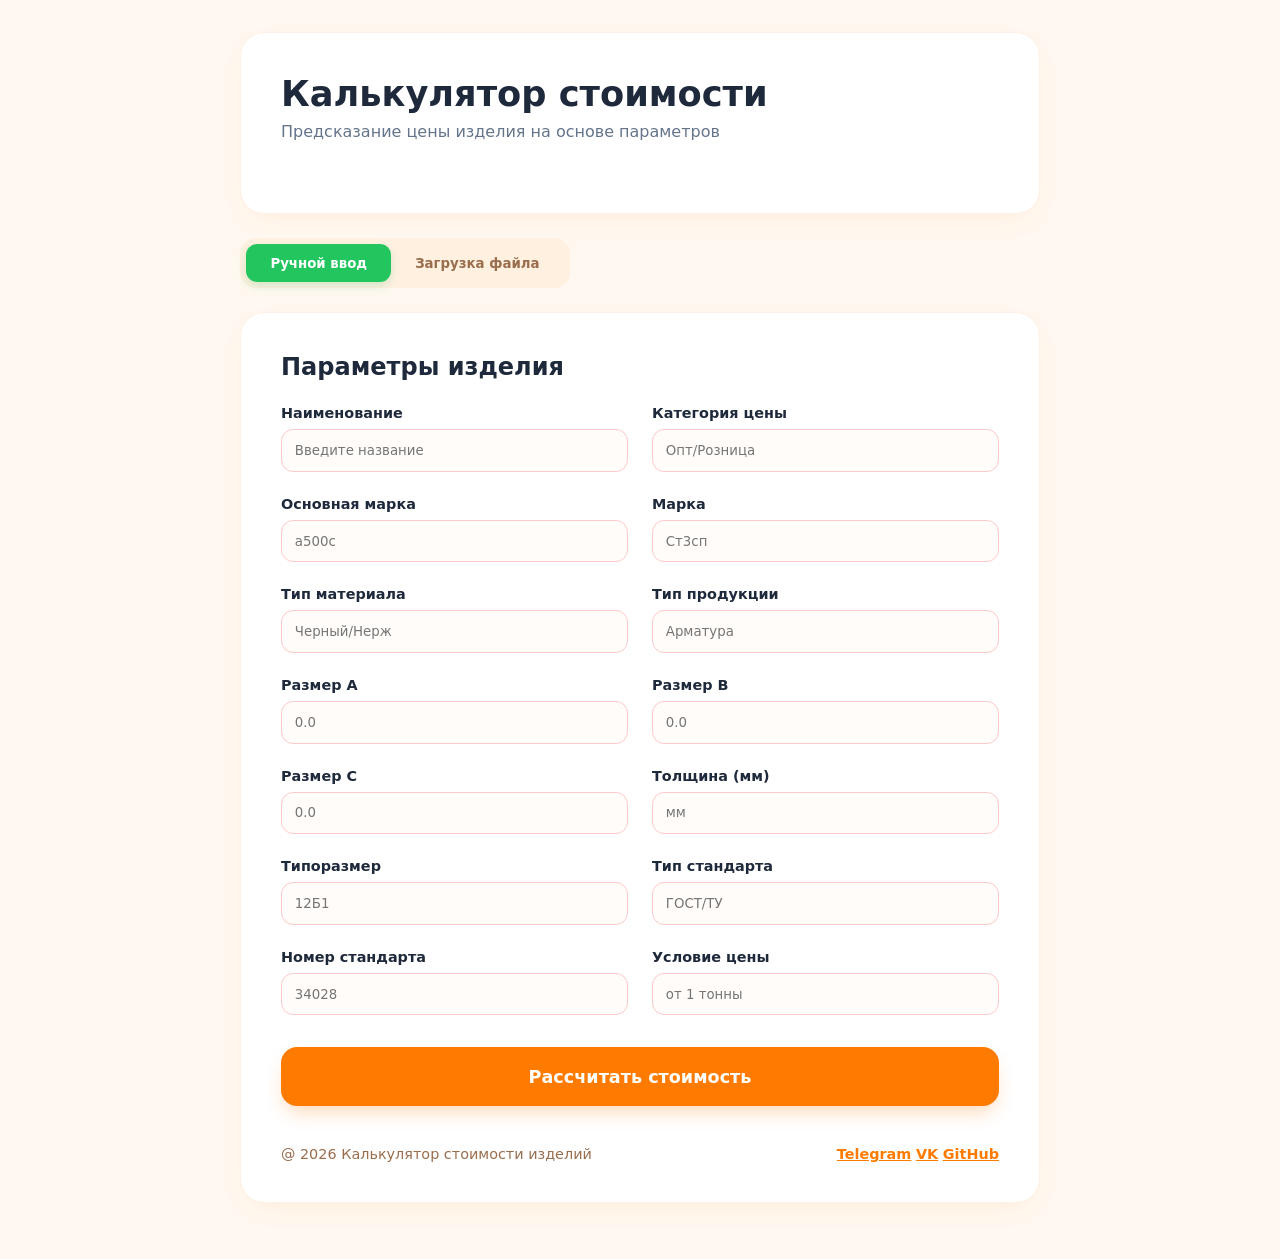
==== frontend/index.html @ 8e49360b "add" ====
<!DOCTYPE html>
<html lang="ru">
<head>
    <meta charset="UTF-8">
    <meta name="viewport" content="width=device-width, initial-scale=1.0">
    <title>Калькулятор стоимости</title>
    <link rel="stylesheet" href="style.css">
</head>
<body>

<div class="container">
    <header class="card header-card">
        <h1>Калькулятор стоимости</h1>
        <p class="subtitle">Предсказание цены изделия на основе параметров</p>
    </header>

    <!-- Выбор метода загрузки данных -->
    <div class="mode-selector">
        <button class="mode-btn active" onclick="setMode('manual')">Ручной ввод</button>
        <button class="mode-btn" onclick="setMode('file')">Загрузка файла</button>
    </div>


    <div class="card">
        <div id="manual-section">
            <h2 style="margin-bottom: 1.5rem;">Параметры изделия</h2>
            <div class="grid">
            <div class="form-group">
                <label>Наименование</label>
                <input type="text" id="name" placeholder="Введите название">
            </div>
            <div class="form-group">
                <label>Категория цены</label>
                <input type="text" id="categoryPrice" placeholder="Опт/Розница">
            </div>
            <div class="form-group">
                <label>Основная марка</label>
                <input type="text" id="mainBrand" placeholder="а500с">
            </div>
            <div class="form-group">
                <label>Марка</label>
                <input type="text" id="brand" placeholder="Ст3сп">
            </div>
            <div class="form-group">
                <label>Тип материала</label>
                <input type="text" id="materialType" placeholder="Черный/Нерж">
            </div>
            <div class="form-group">
                <label>Тип продукции</label>
                <input type="text" id="productType" placeholder="Арматура">
            </div>
            <div class="form-group">
                <label>Размер A</label>
                <input type="number" id="sizeA" placeholder="0.0">
            </div>
            <div class="form-group">
                <label>Размер B</label>
                <input type="number" id="sizeB" placeholder="0.0">
            </div>
            <div class="form-group">
                <label>Размер C</label>
                <input type="number" id="sizeC" placeholder="0.0">
            </div>
            <div class="form-group">
                <label>Толщина (мм)</label>
                <input type="number" id="thickness" step="0.01" placeholder="мм">
            </div>
            <div class="form-group">
                <label>Типоразмер</label>
                <input type="text" id="typeSize" placeholder="12Б1">
            </div>
            <div class="form-group">
                <label>Тип стандарта</label>
                <input type="text" id="standardType" placeholder="ГОСТ/ТУ">
            </div>
            <div class="form-group">
                <label>Номер стандарта</label>
                <input type="text" id="standardNumber" placeholder="34028">
            </div>
            <div class="form-group">
                <label>Условие цены</label>
                <input type="text" id="priceCondition" placeholder="от 1 тонны">
            </div>
        </div>
    </div>
    
    <!-- Загрузка файла -->
    <div id="file-section" class="hidden">
        <h2 style="margin-bottom: 1.5rem;">Загрузка файла</h2>
        <label for="file-input" class="file-upload-zone">
            <span class="file-icon">📝</span>
            <p>Выберите файл</p>
            <p style="font-size: 0.875rem; color: var(--text-secondary);">Поддерживаются форматы .csv и .parquet</p>
            <input type="file" id="file-input" accept=".csv,.parquet" onchange="handleFile(this)">
            <p id="file-name" style="margin-top: 10px; color: var(--success); font-weight: bold;"></p>
        </label>
    </div>
   
    <!-- Блок выдача ответов -->
    <button class="calculate-btn" onclick="calculate()">Рассчитать стоимость</button>

    <div id="result" class="result-box">
        <p class="result-label">Итоговая стоимость</p>
        <p class="result-value" id="price-display">0 ₽</p>
    </div>

    <!-- Footer -->
    <footer>
        <p>@ 2026 Калькулятор стоимости изделий</p>
        <div>
            <a href="https://t.me/ranil_h">Telegram</a>
            <a href="https://vk.com/ranil666">VK</a>
            <a href="https://github.com/6Ranil6">GitHub</a>
        </div>
    </footer>
</div>


<script src="script.js"></script>

</body>
</html>
---- frontend/style.css ----
:root {
    --primary: #ff7b00;
    --primary-hover: #e66f00;
    --success: #22c55e;
    --bg-page: #fff8f0;
    --bg-card: #ffffff;
    --border: #fee2e2;
    --text-main: #1e293b;
    --text-muted: #64748b;
}

* {
    box-sizing: border-box;
    margin: 0;
    padding: 0;
    font-family: system-ui, -apple-system, sans-serif;
}

body {
    background-color: var(--bg-page);
    color: var(--text-main);
    padding: 2rem 1rem;
    min-height: 100vh;
}

.container {
    max-width: 800px;
    margin: 0 auto;
}

.card {
    background: var(--bg-card);
    border: 1px solid rgba(255, 123, 0, 0.1);
    border-radius: 1.5rem;
    padding: 2.5rem;
    margin-bottom: 1.5rem;
    box-shadow: 0 10px 30px -10px rgba(255, 123, 0, 0.1);
}

h1 {
    font-size: 2.2rem;
    font-weight: 800;
    margin-bottom: 0.5rem;
}

.subtitle {
    color: var(--text-muted);
    margin-bottom: 2rem;
}

.mode-selector {
    display: inline-flex;
    background: #fff0e0;
    padding: 0.4rem;
    border-radius: 1rem;
    margin-bottom: 1.5rem;
}

.mode-btn {
    padding: 0.7rem 1.5rem;
    border-radius: 0.7rem;
    border: none;
    background: transparent;
    font-weight: 700;
    cursor: pointer;
    color: #9a6d4d;
    transition: 0.2s;
}

.mode-btn.active {
    background: var(--success);
    color: white;
    box-shadow: 0 4px 10px rgba(34, 197, 94, 0.2);
}

.grid {
    display: grid;
    grid-template-columns: 1fr 1fr;
    gap: 1.5rem;
}

@media (max-width: 640px) {
    .grid { grid-template-columns: 1fr; }
}

.form-group {
    display: flex;
    flex-direction: column;
    gap: 0.5rem;
    text-align: left;
}

label {
    font-size: 0.9rem;
    font-weight: 700;
    color: var(--text-main);
}

input {
    padding: 0.8rem;
    border-radius: 0.75rem;
    border: 1px solid #fecaca;
    outline: none;
    background: #fffcf9;
    transition: 0.2s;
}

input:focus {
    border-color: var(--primary);
    background: #ffffff;
    box-shadow: 0 0 0 4px rgba(255, 123, 0, 0.1);
}

.file-upload-zone {
    border: 2px dashed #ffcf9d;
    border-radius: 1.5rem;
    padding: 3.5rem 1.5rem;
    text-align: center;
    cursor: pointer;
    background: #fffcf9;
    display: block;
    transition: 0.2s;
}

.file-upload-zone:hover {
    border-color: var(--success);
    background: #f0fdf4;
}

#file-input { display: none; }

.file-icon {
    font-size: 3.5rem;
    margin-bottom: 1rem;
    display: block;
}

.calculate-btn {
    width: 100%;
    margin-top: 2rem;
    padding: 1.2rem;
    background: var(--primary);
    color: white;
    border: none;
    border-radius: 1rem;
    font-size: 1.1rem;
    font-weight: 800;
    cursor: pointer;
    box-shadow: 0 10px 20px -5px rgba(255, 123, 0, 0.3);
    transition: 0.3s;
}

.calculate-btn:hover {
    background: var(--primary-hover);
    transform: translateY(-2px);
    box-shadow: 0 15px 25px -5px rgba(255, 123, 0, 0.4);
}

.result-box {
    display: none;
    margin-top: 2rem;
    padding: 2rem;
    background: #f0fdf4;
    border: 2px solid var(--success);
    border-radius: 1.5rem;
    text-align: center;
}

.result-value {
    font-size: 3.5rem;
    font-weight: 900;
    color: var(--success);
}

footer {
    display: flex;
    justify-content: space-between;
    margin-top: 2.5rem;
    font-size: 0.9rem;
    font-weight: 500;
    color: #9a6d4d;
}

footer a {
    color: var(--primary);
    font-weight: 700;
    transition: 0.2s;
}

footer a:hover {
    border-bottom-color: var(--success);
}

.hidden { display: none; }
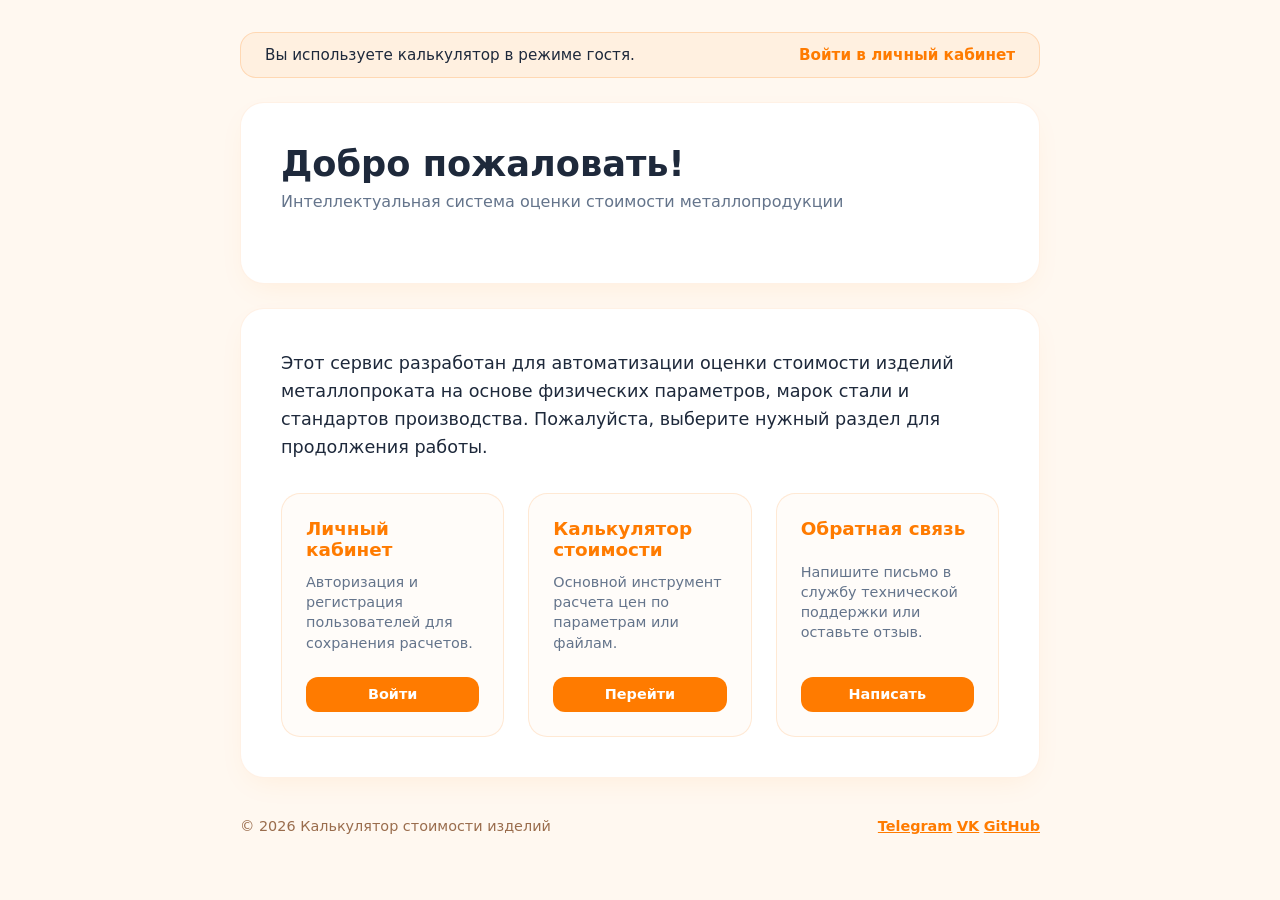
==== commit 33ba66c5: "change backend & frontend" ====
--- a/frontend/index.html
+++ b/frontend/index.html
@@ -3,110 +3,47 @@
 <head>
     <meta charset="UTF-8">
     <meta name="viewport" content="width=device-width, initial-scale=1.0">
-    <title>Калькулятор стоимости</title>
+    <title>Калькулятор стоимости — Главная</title>
     <link rel="stylesheet" href="style.css">
 </head>
 <body>
 
 <div class="container">
     <header class="card header-card">
-        <h1>Калькулятор стоимости</h1>
-        <p class="subtitle">Предсказание цены изделия на основе параметров</p>
+        <h1>Добро пожаловать!</h1>
+        <p class="subtitle">Интеллектуальная система оценки стоимости металлопродукции</p>
     </header>
 
-    <!-- Выбор метода загрузки данных -->
-    <div class="mode-selector">
-        <button class="mode-btn active" onclick="setMode('manual')">Ручной ввод</button>
-        <button class="mode-btn" onclick="setMode('file')">Загрузка файла</button>
+    <div class="card welcome-card">
+        <p class="welcome-text">
+            Этот сервис разработан для автоматизации оценки стоимости изделий металлопроката на основе физических параметров, марок стали и стандартов производства. 
+            Пожалуйста, выберите нужный раздел для продолжения работы.
+        </p>
+        
+        <!-- навигационная сетка -->
+        <div class="nav-grid">
+            <a href="auth.html" class="nav-card">
+                <h3>Личный кабинет</h3>
+                <p>Авторизация и регистрация пользователей для сохранения расчетов.</p>
+                <span class="nav-btn">Войти</span>
+            </a>
+            
+            <a href="calc.html" class="nav-card">
+                <h3>Калькулятор стоимости</h3>
+                <p>Основной инструмент расчета цен по параметрам или файлам.</p>
+                <span class="nav-btn">Перейти</span>
+            </a>
+            
+            <a href="feedback.html" class="nav-card">
+                <h3>Обратная связь</h3>
+                <p>Напишите письмо в службу технической поддержки или оставьте отзыв.</p>
+                <span class="nav-btn">Написать</span>
+            </a>
+        </div>
     </div>
 
-
-    <div class="card">
-        <div id="manual-section">
-            <h2 style="margin-bottom: 1.5rem;">Параметры изделия</h2>
-            <div class="grid">
-            <div class="form-group">
-                <label>Наименование</label>
-                <input type="text" id="name" placeholder="Введите название">
-            </div>
-            <div class="form-group">
-                <label>Категория цены</label>
-                <input type="text" id="categoryPrice" placeholder="Опт/Розница">
-            </div>
-            <div class="form-group">
-                <label>Основная марка</label>
-                <input type="text" id="mainBrand" placeholder="а500с">
-            </div>
-            <div class="form-group">
-                <label>Марка</label>
-                <input type="text" id="brand" placeholder="Ст3сп">
-            </div>
-            <div class="form-group">
-                <label>Тип материала</label>
-                <input type="text" id="materialType" placeholder="Черный/Нерж">
-            </div>
-            <div class="form-group">
-                <label>Тип продукции</label>
-                <input type="text" id="productType" placeholder="Арматура">
-            </div>
-            <div class="form-group">
-                <label>Размер A</label>
-                <input type="number" id="sizeA" placeholder="0.0">
-            </div>
-            <div class="form-group">
-                <label>Размер B</label>
-                <input type="number" id="sizeB" placeholder="0.0">
-            </div>
-            <div class="form-group">
-                <label>Размер C</label>
-                <input type="number" id="sizeC" placeholder="0.0">
-            </div>
-            <div class="form-group">
-                <label>Толщина (мм)</label>
-                <input type="number" id="thickness" step="0.01" placeholder="мм">
-            </div>
-            <div class="form-group">
-                <label>Типоразмер</label>
-                <input type="text" id="typeSize" placeholder="12Б1">
-            </div>
-            <div class="form-group">
-                <label>Тип стандарта</label>
-                <input type="text" id="standardType" placeholder="ГОСТ/ТУ">
-            </div>
-            <div class="form-group">
-                <label>Номер стандарта</label>
-                <input type="text" id="standardNumber" placeholder="34028">
-            </div>
-            <div class="form-group">
-                <label>Условие цены</label>
-                <input type="text" id="priceCondition" placeholder="от 1 тонны">
-            </div>
-        </div>
-    </div>
-    
-    <!-- Загрузка файла -->
-    <div id="file-section" class="hidden">
-        <h2 style="margin-bottom: 1.5rem;">Загрузка файла</h2>
-        <label for="file-input" class="file-upload-zone">
-            <span class="file-icon">📝</span>
-            <p>Выберите файл</p>
-            <p style="font-size: 0.875rem; color: var(--text-secondary);">Поддерживаются форматы .csv и .parquet</p>
-            <input type="file" id="file-input" accept=".csv,.parquet" onchange="handleFile(this)">
-            <p id="file-name" style="margin-top: 10px; color: var(--success); font-weight: bold;"></p>
-        </label>
-    </div>
-   
-    <!-- Блок выдача ответов -->
-    <button class="calculate-btn" onclick="calculate()">Рассчитать стоимость</button>
-
-    <div id="result" class="result-box">
-        <p class="result-label">Итоговая стоимость</p>
-        <p class="result-value" id="price-display">0 ₽</p>
-    </div>
-
-    <!-- Footer -->
     <footer>
-        <p>@ 2026 Калькулятор стоимости изделий</p>
+        <p>© 2026 Калькулятор стоимости изделий</p>
         <div>
             <a href="https://t.me/ranil_h">Telegram</a>
             <a href="https://vk.com/ranil666">VK</a>
@@ -115,8 +52,6 @@
     </footer>
 </div>
 
-
 <script src="script.js"></script>
-
 </body>
 </html>
--- a/frontend/style.css
+++ b/frontend/style.css
@@ -1,4 +1,5 @@
 :root {
+    /* глобальные переменные */
     --primary: #ff7b00;
     --primary-hover: #e66f00;
     --success: #22c55e;
@@ -9,7 +10,8 @@
     --text-muted: #64748b;
 }
 
-* {
+* { 
+    /* сброс стандартных стилей */
     box-sizing: border-box;
     margin: 0;
     padding: 0;
@@ -17,6 +19,7 @@
 }
 
 body {
+    /* фон страницы и основной текст */
     background-color: var(--bg-page);
     color: var(--text-main);
     padding: 2rem 1rem;
@@ -24,11 +27,13 @@
 }
 
 .container {
+    /* центральный контейнер с максимальной шириной */
     max-width: 800px;
     margin: 0 auto;
 }
 
 .card {
+    /* карточка с тенью и закругленными углами */
     background: var(--bg-card);
     border: 1px solid rgba(255, 123, 0, 0.1);
     border-radius: 1.5rem;
@@ -38,17 +43,20 @@
 }
 
 h1 {
+    /* заголовок первого уровня */
     font-size: 2.2rem;
     font-weight: 800;
     margin-bottom: 0.5rem;
 }
 
 .subtitle {
+    /* подзаголовок серого цвета */
     color: var(--text-muted);
     margin-bottom: 2rem;
 }
 
 .mode-selector {
+    /* контейнер для выбора режима */
     display: inline-flex;
     background: #fff0e0;
     padding: 0.4rem;
@@ -57,6 +65,7 @@
 }
 
 .mode-btn {
+    /* кнопка переключения режима */
     padding: 0.7rem 1.5rem;
     border-radius: 0.7rem;
     border: none;
@@ -68,22 +77,21 @@
 }
 
 .mode-btn.active {
+    /* активная кнопка режима */
     background: var(--success);
     color: white;
     box-shadow: 0 4px 10px rgba(34, 197, 94, 0.2);
 }
 
 .grid {
+    /* двухколонная сетка для формы */
     display: grid;
     grid-template-columns: 1fr 1fr;
     gap: 1.5rem;
 }
 
-@media (max-width: 640px) {
-    .grid { grid-template-columns: 1fr; }
-}
-
 .form-group {
+    /* группа элементов формы */
     display: flex;
     flex-direction: column;
     gap: 0.5rem;
@@ -91,27 +99,32 @@
 }
 
 label {
+    /* метка для поля ввода */
     font-size: 0.9rem;
     font-weight: 700;
     color: var(--text-main);
 }
 
-input {
+input, textarea {
+    /* поле ввода и многострочный ввод */
     padding: 0.8rem;
     border-radius: 0.75rem;
     border: 1px solid #fecaca;
     outline: none;
     background: #fffcf9;
     transition: 0.2s;
-}
-
-input:focus {
-    border-color: var(--primary);
-    background: #ffffff;
-    box-shadow: 0 0 0 4px rgba(255, 123, 0, 0.1);
+    font-size: 1rem;
+}
+
+textarea { 
+    /* расширенные настройки для многострочного ввода */
+    resize: vertical;
+    min-height: 120px;
+    font-family: inherit;
 }
 
 .file-upload-zone {
+    /* зона для загрузки файлов */
     border: 2px dashed #ffcf9d;
     border-radius: 1.5rem;
     padding: 3.5rem 1.5rem;
@@ -123,19 +136,25 @@
 }
 
 .file-upload-zone:hover {
+    /* стиль зоны загрузки при наведении */
     border-color: var(--success);
     background: #f0fdf4;
 }
 
-#file-input { display: none; }
+#file-input {
+    /* скрытое поле для выбора файла */
+    display: none;
+}
 
 .file-icon {
+    /* иконка для зоны загрузки файлов */
     font-size: 3.5rem;
     margin-bottom: 1rem;
     display: block;
 }
 
 .calculate-btn {
+    /* главная кнопка расчета */
     width: 100%;
     margin-top: 2rem;
     padding: 1.2rem;
@@ -151,12 +170,14 @@
 }
 
 .calculate-btn:hover {
+    /* стиль кнопки при наведении */
     background: var(--primary-hover);
     transform: translateY(-2px);
     box-shadow: 0 15px 25px -5px rgba(255, 123, 0, 0.4);
 }
 
 .result-box {
+    /* блок с результатом расчета */
     display: none;
     margin-top: 2rem;
     padding: 2rem;
@@ -167,9 +188,11 @@
 }
 
 .result-value {
+    /* отображение значения результата */
     font-size: 3.5rem;
     font-weight: 900;
     color: var(--success);
+    word-break: break-all; /* защита от переполнения длинными ценами */
 }
 
 footer {
@@ -191,4 +214,160 @@
     border-bottom-color: var(--success);
 }
 
-.hidden { display: none; }
+.hidden {
+    /* скрытый элемент */
+    display: none;
+}
+
+.welcome-text {
+    /* текст приветствия на главной странице */
+    font-size: 1.1rem;
+    line-height: 1.6;
+    color: var(--text-main);
+    margin-bottom: 2rem;
+}
+
+.nav-grid {
+    /* сетка навигационных карточек */
+    display: grid;
+    grid-template-columns: repeat(auto-fit, minmax(220px, 1fr));
+    gap: 1.5rem;
+}
+
+.nav-card {
+    /* навигационная карточка */
+    background: #fffcf9;
+    border: 1px solid rgba(255, 123, 0, 0.15);
+    border-radius: 1.2rem;
+    padding: 1.5rem;
+    text-decoration: none;
+    color: var(--text-main);
+    transition: 0.3s;
+    display: flex;
+    flex-direction: column;
+    justify-content: space-between;
+    min-height: 200px;
+}
+
+/* Карточка при наведении */
+.nav-card:hover {
+    transform: translateY(-4px);
+    border-color: var(--primary);
+    box-shadow: 0 8px 20px rgba(255, 123, 0, 0.12);
+}
+
+.nav-card h3 {
+    /* заголовок навигационной карточки */
+    color: var(--primary);
+    margin-bottom: 0.75rem;
+    font-size: 1.15rem;
+}
+
+.nav-card p {
+    /* описание в навигационной карточке */
+    font-size: 0.9rem;
+    color: var(--text-muted);
+    line-height: 1.4;
+    margin-bottom: 1.5rem;
+}
+
+.nav-btn {
+    /* кнопка внутри навигационной карточки */
+    display: inline-block;
+    padding: 0.6rem 1rem;
+    background: var(--primary);
+    color: white;
+    border-radius: 0.75rem;
+    font-weight: bold;
+    text-align: center;
+    font-size: 0.9rem;
+    transition: 0.2s;
+}
+
+.nav-card:hover .nav-btn {
+    background: var(--primary-hover);
+}
+
+.back-btn {
+    /* кнопка возврата на предыдущую страницу */
+    display: inline-flex;
+    align-items: center;
+    color: var(--primary);
+    text-decoration: none;
+    font-weight: bold;
+    font-size: 1rem;
+    margin-bottom: 1.5rem;
+    transition: 0.2s;
+}
+
+.back-btn:hover {
+    /* кнопка возврата при наведении */
+    color: var(--primary-hover);
+    transform: translateX(-3px);
+}
+
+.auth-tabs {
+    /* вкладки для авторизации и регистрации */
+    display: flex;
+    justify-content: center;
+    gap: 1.5rem;
+    margin-bottom: 2rem;
+    border-bottom: 2px solid #fff0e0;
+    padding-bottom: 0.5rem;
+}
+
+.auth-tab-btn {
+    /* кнопка вкладки авторизации */
+    background: none;
+    border: none;
+    font-size: 1.2rem;
+    font-weight: bold;
+    color: var(--text-muted);
+    cursor: pointer;
+    padding: 0.5rem 1rem;
+    border-bottom: 3px solid transparent;
+    transition: 0.2s;
+}
+
+.auth-tab-btn.active {
+    /* активная вкладка авторизации */
+    color: var(--primary);
+    border-bottom-color: var(--primary);
+}
+
+
+@media (max-width: 480px) {
+    body {
+        padding: 1rem 0.5rem;
+    }
+
+    .card {
+        padding: 1.5rem 1rem;
+        border-radius: 1rem;
+    }
+
+    h1 {
+        font-size: 1.5rem;
+    }
+
+    .welcome-text {
+        font-size: 0.95rem;
+        line-height: 1.5;
+        margin-bottom: 1.5rem;
+    }
+
+    /* вкладки в личном кабинете */
+    .auth-tabs {
+        gap: 1rem;
+        margin-bottom: 1.5rem;
+    }
+
+    .auth-tab-btn {
+        font-size: 1.05rem;
+        padding: 0.4rem 0.5rem;
+    }
+
+    .result-value {
+        font-size: 1.8rem;
+    }
+}
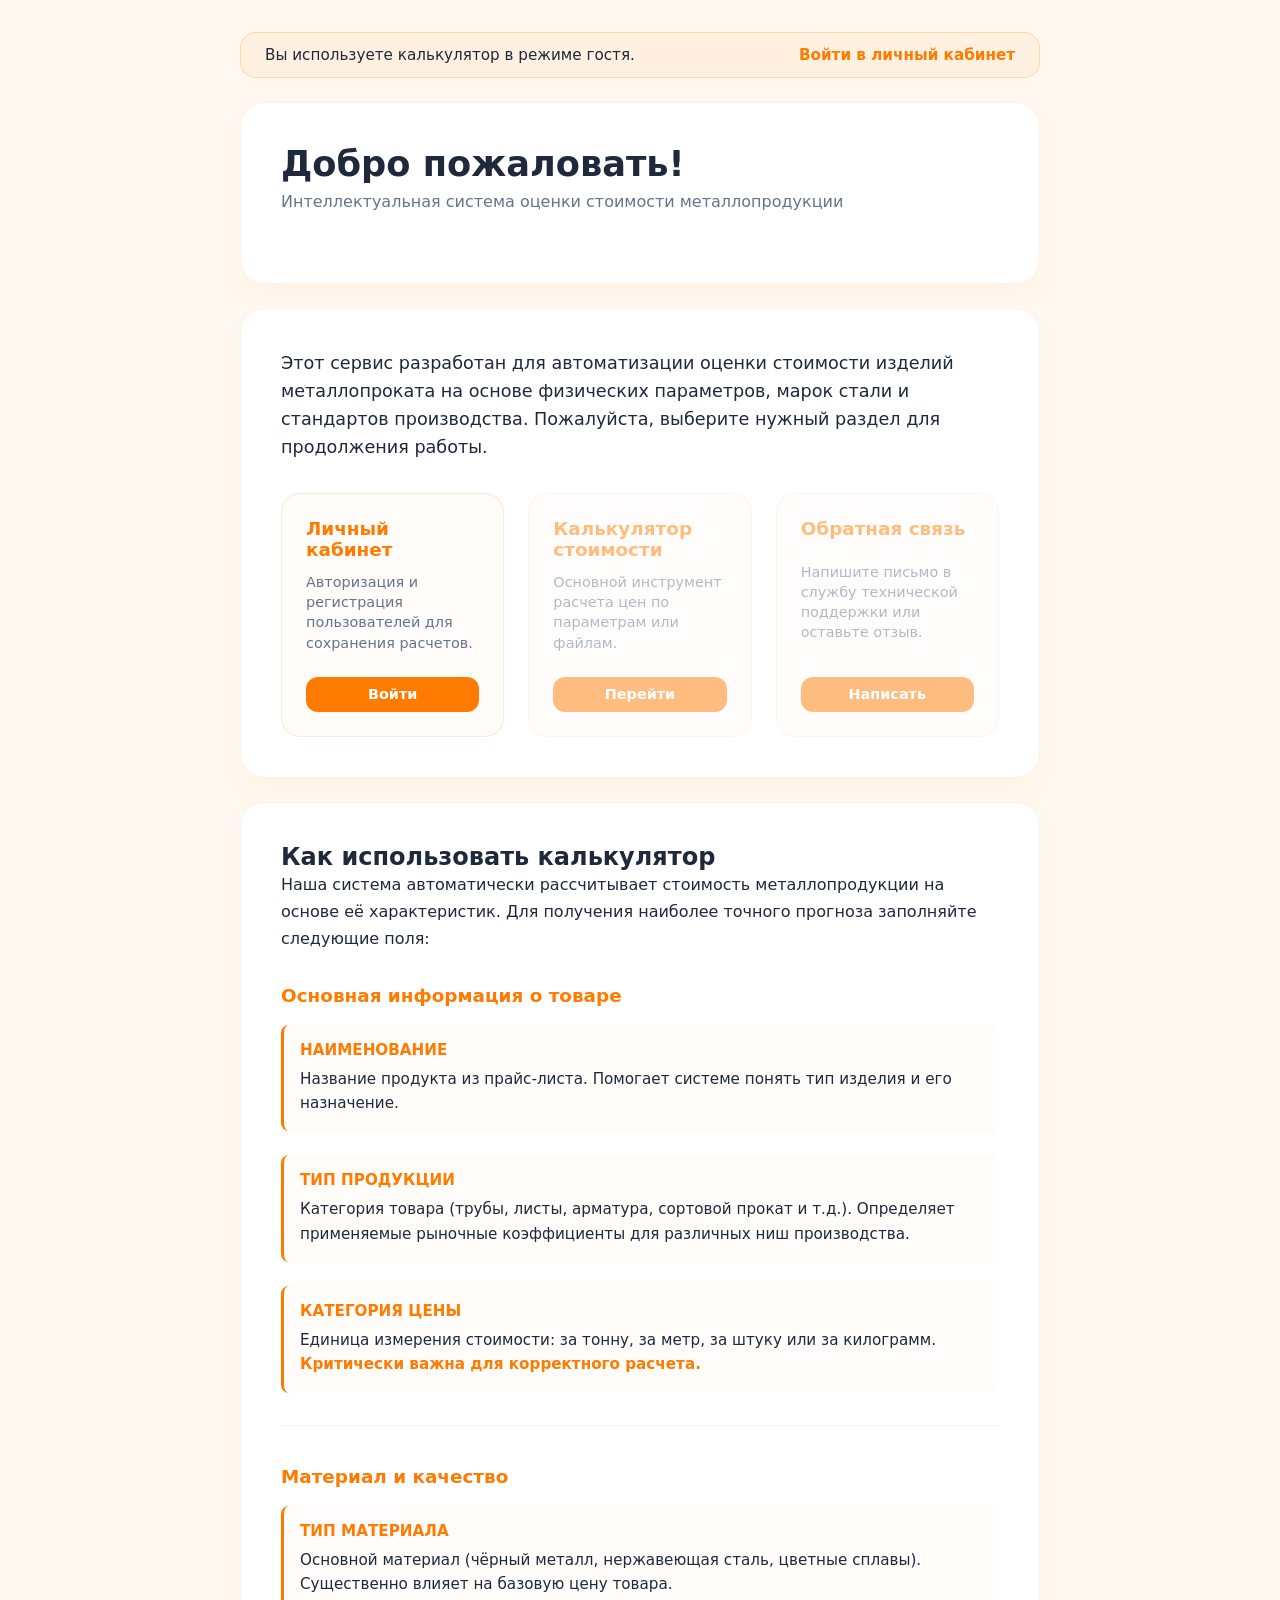
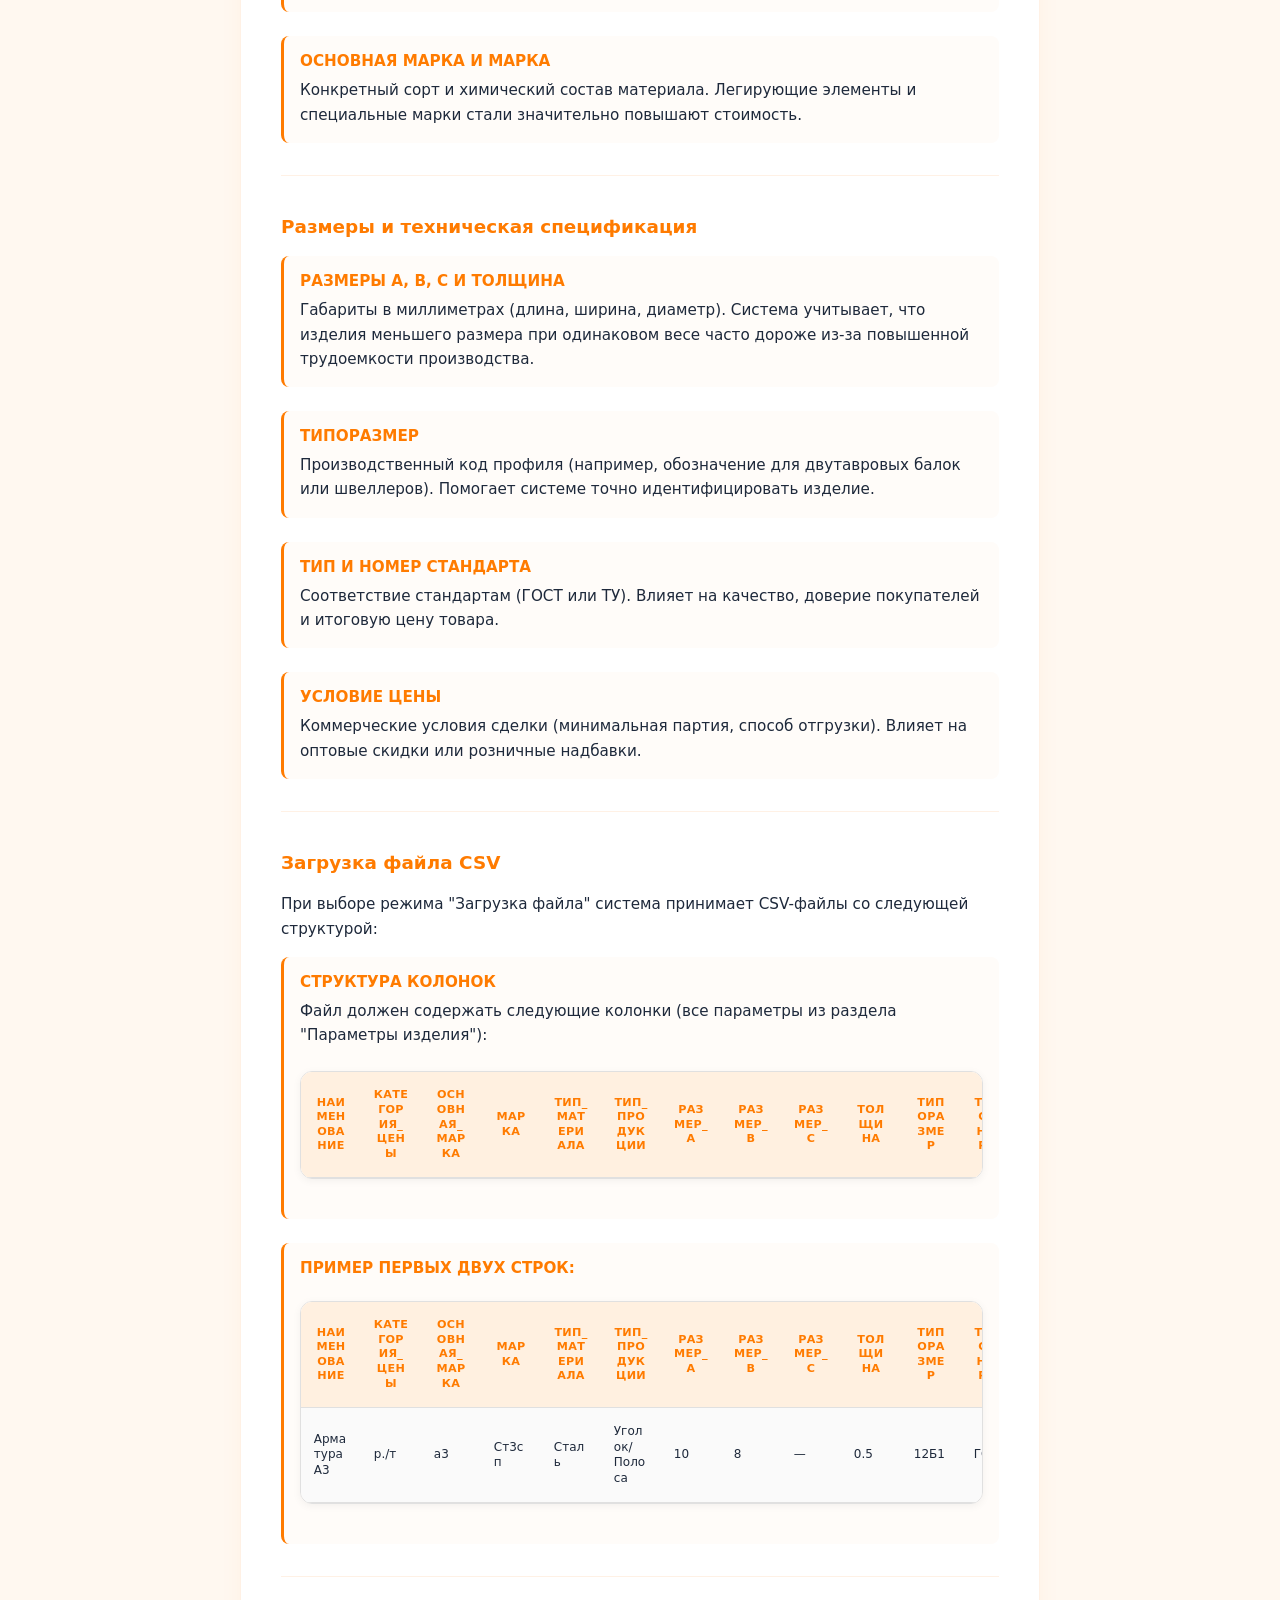
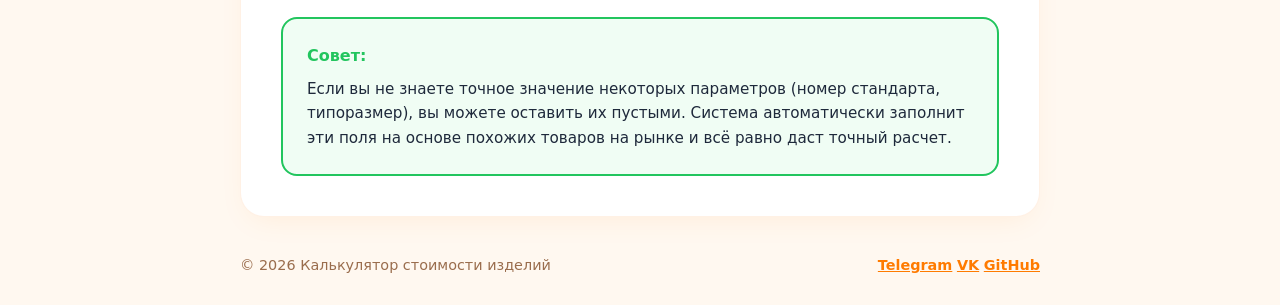
==== commit 178730ef: "fixed bag and info added" ====
--- a/frontend/index.html
+++ b/frontend/index.html
@@ -42,6 +42,138 @@
         </div>
     </div>
 
+    <!-- информационный блок о параметрах -->
+    <div class="card info-card">
+        <h2>Как использовать калькулятор</h2>
+        <p class="info-intro">
+            Наша система автоматически рассчитывает стоимость металлопродукции на основе её характеристик. 
+            Для получения наиболее точного прогноза заполняйте следующие поля:
+        </p>
+
+        <div class="info-section-group">
+            <h3>Основная информация о товаре</h3>
+            <div class="info-item">
+                <strong>Наименование</strong>
+                <p>Название продукта из прайс-листа. Помогает системе понять тип изделия и его назначение.</p>
+            </div>
+            <div class="info-item">
+                <strong>Тип продукции</strong>
+                <p>Категория товара (трубы, листы, арматура, сортовой прокат и т.д.). Определяет применяемые рыночные коэффициенты для различных ниш производства.</p>
+            </div>
+            <div class="info-item">
+                <strong>Категория цены</strong>
+                <p>Единица измерения стоимости: за тонну, за метр, за штуку или за килограмм. <span style="color: var(--primary); font-weight: bold;">Критически важна для корректного расчета.</span></p>
+            </div>
+        </div>
+
+        <div class="info-section-group">
+            <h3>Материал и качество</h3>
+            <div class="info-item">
+                <strong>Тип материала</strong>
+                <p>Основной материал (чёрный металл, нержавеющая сталь, цветные сплавы). Существенно влияет на базовую цену товара.</p>
+            </div>
+            <div class="info-item">
+                <strong>Основная марка и Марка</strong>
+                <p>Конкретный сорт и химический состав материала. Легирующие элементы и специальные марки стали значительно повышают стоимость.</p>
+            </div>
+        </div>
+
+        <div class="info-section-group">
+            <h3>Размеры и техническая спецификация</h3>
+            <div class="info-item">
+                <strong>Размеры A, B, C и Толщина</strong>
+                <p>Габариты в миллиметрах (длина, ширина, диаметр). Система учитывает, что изделия меньшего размера при одинаковом весе часто дороже из-за повышенной трудоемкости производства.</p>
+            </div>
+            <div class="info-item">
+                <strong>Типоразмер</strong>
+                <p>Производственный код профиля (например, обозначение для двутавровых балок или швеллеров). Помогает системе точно идентифицировать изделие.</p>
+            </div>
+            <div class="info-item">
+                <strong>Тип и Номер стандарта</strong>
+                <p>Соответствие стандартам (ГОСТ или ТУ). Влияет на качество, доверие покупателей и итоговую цену товара.</p>
+            </div>
+            <div class="info-item">
+                <strong>Условие цены</strong>
+                <p>Коммерческие условия сделки (минимальная партия, способ отгрузки). Влияет на оптовые скидки или розничные надбавки.</p>
+            </div>
+        </div>
+
+        <div class="info-section-group">
+            <h3>Загрузка файла CSV</h3>
+            <p style="margin-bottom: 1rem; font-size: 0.95rem; line-height: 1.6;">
+                При выборе режима "Загрузка файла" система принимает CSV-файлы со следующей структурой:
+            </p>
+            <div class="info-item">
+                <strong>Структура колонок</strong>
+                <p>Файл должен содержать следующие колонки (все параметры из раздела "Параметры изделия"):</p>
+                <div class="table-wrapper">
+                    <table class="csv-table">
+                        <tr>
+                            <td>Наименование</td>
+                            <td>Категория_цены</td>
+                            <td>Основная_марка</td>
+                            <td>Марка</td>
+                            <td>Тип_материала</td>
+                            <td>Тип_продукции</td>
+                            <td>Размер_A</td>
+                            <td>Размер_B</td>
+                            <td>Размер_C</td>
+                            <td>Толщина</td>
+                            <td>Типоразмер</td>
+                            <td>Тип_стандарта</td>
+                            <td>Номер_стандарта</td>
+                            <td>Условие_цены</td>
+                        </tr>
+                    </table>
+                </div>
+            </div>
+            <div class="info-item">
+                <strong>Пример первых двух строк:</strong>
+                <div class="table-wrapper">
+                    <table class="csv-table">
+                        <tr>
+                            <td>Наименование</td>
+                            <td>Категория_цены</td>
+                            <td>Основная_марка</td>
+                            <td>Марка</td>
+                            <td>Тип_материала</td>
+                            <td>Тип_продукции</td>
+                            <td>Размер_A</td>
+                            <td>Размер_B</td>
+                            <td>Размер_C</td>
+                            <td>Толщина</td>
+                            <td>Типоразмер</td>
+                            <td>Тип_стандарта</td>
+                            <td>Номер_стандарта</td>
+                            <td>Условие_цены</td>
+                        </tr>
+                        <tr>
+                            <td>Арматура А3</td>
+                            <td>р./т</td>
+                            <td>а3</td>
+                            <td>Ст3сп</td>
+                            <td>Сталь</td>
+                            <td>Уголок/Полоса</td>
+                            <td>10</td>
+                            <td>8</td>
+                            <td>—</td>
+                            <td>0.5</td>
+                            <td>12Б1</td>
+                            <td>ГОСТ</td>
+                            <td>34028</td>
+                            <td>от 1 тонны</td>
+                        </tr>
+                    </table>
+                </div>
+            </div>
+        </div>
+
+        <div class="info-tip">
+            <strong>Совет:</strong> Если вы не знаете точное значение некоторых параметров (номер стандарта, типоразмер), вы можете оставить их пустыми. 
+            Система автоматически заполнит эти поля на основе похожих товаров на рынке и всё равно даст точный расчет.
+        </div>
+    </div>
+
     <footer>
         <p>© 2026 Калькулятор стоимости изделий</p>
         <div>
--- a/frontend/style.css
+++ b/frontend/style.css
@@ -105,7 +105,7 @@
     color: var(--text-main);
 }
 
-input, textarea {
+input, textarea, select {
     /* поле ввода и многострочный ввод */
     padding: 0.8rem;
     border-radius: 0.75rem;
@@ -114,6 +114,27 @@
     background: #fffcf9;
     transition: 0.2s;
     font-size: 1rem;
+}
+
+select {
+    /* стили для выпадающего списка */
+    cursor: pointer;
+    appearance: none;
+    background-image: url("data:image/svg+xml;charset=UTF-8,%3csvg xmlns='http://www.w3.org/2000/svg' viewBox='0 0 24 24' fill='none' stroke='%23ff7b00' stroke-width='2' stroke-linecap='round' stroke-linejoin='round'%3e%3cpolyline points='6 9 12 15 18 9'%3e%3c/polyline%3e%3c/svg%3e");
+    background-repeat: no-repeat;
+    background-position: right 0.8rem center;
+    background-size: 1.2em;
+    padding-right: 2.5rem;
+}
+
+select:focus {
+    border-color: var(--primary);
+    box-shadow: 0 0 0 3px rgba(255, 123, 0, 0.1);
+}
+
+input:focus, textarea:focus {
+    border-color: var(--primary);
+    box-shadow: 0 0 0 3px rgba(255, 123, 0, 0.1);
 }
 
 textarea { 
@@ -335,7 +356,459 @@
     border-bottom-color: var(--primary);
 }
 
-
+/* Стили для истории запросов */
+#history-section {
+    display: none;
+    margin-top: 2rem;
+}
+
+#history-section h2 {
+    margin-bottom: 1.5rem;
+    font-size: 1.5rem;
+}
+
+.history-controls {
+    display: flex;
+    gap: 1rem;
+    margin-bottom: 1.5rem;
+    flex-wrap: wrap;
+    align-items: center;
+}
+
+.history-limit-control {
+    display: flex;
+    align-items: center;
+    gap: 0.7rem;
+}
+
+.history-limit-control label {
+    white-space: nowrap;
+    font-size: 0.95rem;
+    margin: 0;
+}
+
+.history-limit-control input {
+    width: 80px;
+    padding: 0.5rem;
+    border: 1px solid #fecaca;
+    border-radius: 0.5rem;
+}
+
+.history-filter-control {
+    flex: 1;
+    min-width: 150px;
+}
+
+.history-filter-input {
+    width: 100%;
+    padding: 0.6rem;
+    border: 1px solid #fecaca;
+    border-radius: 0.5rem;
+    font-size: 0.9rem;
+}
+
+.btn {
+    padding: 0.6rem 1.2rem;
+    border: none;
+    border-radius: 0.75rem;
+    cursor: pointer;
+    font-weight: bold;
+    font-size: 0.9rem;
+    transition: 0.2s;
+    white-space: nowrap;
+}
+
+.btn-primary {
+    background: var(--primary);
+    color: white;
+}
+
+.btn-primary:hover {
+    background: var(--primary-hover);
+    transform: translateY(-2px);
+}
+
+.btn-secondary {
+    background: #ccc;
+    color: #333;
+}
+
+.btn-secondary:hover {
+    background: #bbb;
+}
+
+.history-list {
+    max-height: 400px;
+    overflow-y: auto;
+    border: 1px solid #e0e0e0;
+    border-radius: 0.75rem;
+    background: white;
+}
+
+.history-item {
+    padding: 1rem;
+    border-bottom: 1px solid #f0f0f0;
+    display: flex;
+    justify-content: space-between;
+    align-items: center;
+    background: white;
+    transition: background 0.2s;
+}
+
+.history-item:hover {
+    background: #f5f5f5;
+}
+
+.history-item:nth-child(even) {
+    background: #fafafa;
+}
+
+.history-item:nth-child(even):hover {
+    background: #f5f5f5;
+}
+
+.history-item-info {
+    flex: 1;
+}
+
+.history-item-name {
+    font-weight: bold;
+    margin-bottom: 0.3rem;
+    color: var(--text-main);
+}
+
+.history-item-date {
+    font-size: 0.85rem;
+    color: var(--text-muted);
+}
+
+.history-item-right {
+    text-align: right;
+    margin-left: 1rem;
+}
+
+.history-item-price {
+    font-size: 1.1rem;
+    font-weight: bold;
+    color: var(--primary);
+    margin-bottom: 0.3rem;
+}
+
+.history-item-btn {
+    font-size: 0.8rem;
+    background: var(--primary);
+    color: white;
+    border: none;
+    padding: 0.3rem 0.6rem;
+    border-radius: 0.3rem;
+    cursor: pointer;
+    margin-top: 0.3rem;
+    transition: 0.2s;
+}
+
+.history-item-btn:hover {
+    background: var(--primary-hover);
+}
+
+.history-empty {
+    padding: 1rem;
+    color: var(--text-muted);
+    text-align: center;
+}
+
+/* Модальное окно */
+.modal {
+    position: fixed;
+    top: 0;
+    left: 0;
+    width: 100%;
+    height: 100%;
+    background: rgba(0, 0, 0, 0.5);
+    display: flex;
+    align-items: center;
+    justify-content: center;
+    z-index: 1000;
+}
+
+.modal-content {
+    background: var(--bg-card);
+    border-radius: 1rem;
+    box-shadow: 0 20px 60px rgba(0, 0, 0, 0.3);
+    max-width: 500px;
+    width: 90%;
+    max-height: 80vh;
+    overflow-y: auto;
+    animation: slideIn 0.3s ease-out;
+}
+
+.modal-confirm {
+    max-width: 400px;
+}
+
+@keyframes slideIn {
+    from {
+        transform: translateY(-50px);
+        opacity: 0;
+    }
+    to {
+        transform: translateY(0);
+        opacity: 1;
+    }
+}
+
+.modal-header {
+    padding: 1.5rem;
+    border-bottom: 1px solid #e0e0e0;
+    display: flex;
+    justify-content: space-between;
+    align-items: center;
+}
+
+.modal-header h2 {
+    margin: 0;
+    color: var(--text-main);
+    font-size: 1.3rem;
+}
+
+.modal-close {
+    background: none;
+    border: none;
+    font-size: 2rem;
+    cursor: pointer;
+    color: var(--text-muted);
+    padding: 0;
+    width: 40px;
+    height: 40px;
+    display: flex;
+    align-items: center;
+    justify-content: center;
+}
+
+.modal-close:hover {
+    color: var(--text-main);
+    background: #f0f0f0;
+    border-radius: 0.5rem;
+}
+
+.modal-body {
+    padding: 2rem;
+    color: var(--text-main);
+    line-height: 1.6;
+}
+
+.modal-body-item {
+    margin-bottom: 1rem;
+    padding: 0.5rem 0;
+    border-bottom: 1px solid #f0f0f0;
+}
+
+.modal-body-label {
+    font-weight: bold;
+    color: var(--primary);
+    font-size: 0.9rem;
+    text-transform: uppercase;
+}
+
+.modal-body-value {
+    color: var(--text-main);
+    margin-top: 0.25rem;
+}
+
+.modal-footer {
+    padding: 1.5rem;
+    border-top: 1px solid #e0e0e0;
+    display: flex;
+    gap: 1rem;
+    justify-content: flex-end;
+}
+
+.btn-danger {
+    background: #ef4444;
+    color: white;
+}
+
+.btn-danger:hover {
+    background: #dc2626;
+}
+
+.history-item-delete {
+    color: white;
+    border: none;
+    padding: 0.3rem 0.5rem;
+    border-radius: 0.3rem;
+    cursor: pointer;
+    font-size: 0.8rem;
+    transition: 0.2s;
+    margin-left: 0.3rem;
+}
+
+.history-item-delete:hover {
+    background: #dc2626;
+}
+
+/* стили для отключенной кнопки */
+.calculate-btn:disabled {
+    background: #cccccc;
+    color: #666666;
+    cursor: not-allowed;
+    opacity: 0.6;
+    box-shadow: none;
+    transform: none;
+}
+
+.calculate-btn:disabled:hover {
+    background: #cccccc;
+    transform: none;
+    box-shadow: none;
+}
+
+/* стили для таблиц CSV */
+.table-wrapper {
+    /* контейнер для таблицы с горизонтальным скроллом */
+    width: 100%;
+    overflow-x: auto;
+    margin: 1.5rem 0;
+    border: 1px solid #e0e0e0;
+    border-radius: 0.75rem;
+    background: white;
+    box-shadow: 0 2px 8px rgba(0, 0, 0, 0.05);
+    -webkit-overflow-scrolling: touch;
+}
+
+.csv-table {
+    /* таблица с примерами данных */
+    width: 100%;
+    border-collapse: collapse;
+    font-size: 0.8rem;
+    background: white;
+    table-layout: auto;
+}
+
+.csv-table tr {
+    border-bottom: 1px solid #e0e0e0;
+    transition: background-color 0.2s;
+}
+
+.csv-table tr:hover {
+    background-color: #f9f9f9;
+}
+
+.csv-table tr:nth-child(even) {
+    background-color: #fafafa;
+}
+
+.csv-table tr:nth-child(even):hover {
+    background-color: #f5f5f5;
+}
+
+.csv-table td {
+    padding: 1rem 0.8rem;
+    text-align: left;
+    word-wrap: break-word;
+    word-break: break-word;
+    white-space: normal;
+    font-size: 0.75rem;
+    color: var(--text-main);
+    vertical-align: middle;
+    line-height: 1.3;
+    min-width: 60px;
+}
+
+.csv-table tr:first-child td {
+    /* заголовок таблицы */
+    background-color: #fff0e0;
+    font-weight: bold;
+    color: var(--primary);
+    padding: 1rem 0.8rem;
+    position: sticky;
+    top: 0;
+    z-index: 1;
+    text-align: center;
+    font-size: 0.7rem;
+    text-transform: uppercase;
+    letter-spacing: 0.3px;
+}
+/* стили для информационных секций */
+.info-card {
+    max-width: 100%;
+}
+
+.info-intro {
+    font-size: 1rem;
+    line-height: 1.7;
+    color: var(--text-main);
+    margin-bottom: 2rem;
+}
+
+.info-section-group {
+    margin-bottom: 2.5rem;
+    padding-bottom: 2rem;
+    border-bottom: 1px solid rgba(255, 123, 0, 0.1);
+}
+
+.info-section-group:last-of-type {
+    border-bottom: none;
+    margin-bottom: 1.5rem;
+    padding-bottom: 0;
+}
+
+.info-section-group h3 {
+    font-size: 1.15rem;
+    color: var(--primary);
+    margin-bottom: 1.2rem;
+    font-weight: 700;
+}
+
+.info-item {
+    margin-bottom: 1.5rem;
+    padding: 1rem;
+    background: #fffcf9;
+    border-left: 3px solid var(--primary);
+    border-radius: 0.5rem;
+}
+
+.info-item:last-child {
+    margin-bottom: 0;
+}
+
+.info-item strong {
+    display: block;
+    color: var(--primary);
+    font-size: 0.95rem;
+    margin-bottom: 0.5rem;
+    text-transform: uppercase;
+    font-weight: 700;
+}
+
+.info-item p {
+    font-size: 0.95rem;
+    line-height: 1.6;
+    color: var(--text-main);
+    margin: 0;
+}
+
+.info-tip {
+    /* совет для пользователя */
+    padding: 1.5rem;
+    background: #f0fdf4;
+    border: 2px solid var(--success);
+    border-radius: 1rem;
+    margin-top: 2rem;
+}
+
+.info-tip strong {
+    display: block;
+    color: var(--success);
+    font-size: 1rem;
+    margin-bottom: 0.5rem;
+}
+
+.info-tip {
+    /* совет для пользователя */
+    font-size: 0.95rem;
+    line-height: 1.6;
+    color: var(--text-main);
+}
 @media (max-width: 480px) {
     body {
         padding: 1rem 0.5rem;
@@ -370,4 +843,53 @@
     .result-value {
         font-size: 1.8rem;
     }
-}
+
+    .history-controls {
+        flex-direction: column;
+        align-items: stretch;
+    }
+
+    .history-limit-control {
+        flex-direction: column;
+        align-items: stretch;
+    }
+
+    .history-limit-control input {
+        width: 100%;
+    }
+
+    .btn {
+        width: 100%;
+    }
+
+    .history-item {
+        flex-direction: column;
+        align-items: flex-start;
+    }
+
+    .history-item-right {
+        text-align: left;
+        margin-left: 0;
+        margin-top: 0.7rem;
+    }
+
+    .csv-table {
+        font-size: 0.75rem;
+        min-width: 600px;
+    }
+
+    .csv-table td {
+        padding: 0.5rem 0.6rem;
+        font-size: 0.75rem;
+    }
+
+    .csv-table tr:first-child td {
+        padding: 0.6rem 0.5rem;
+        font-size: 0.7rem;
+    }
+
+    .table-wrapper {
+        margin: 1rem 0;
+        border-radius: 0.5rem;
+    }
+}
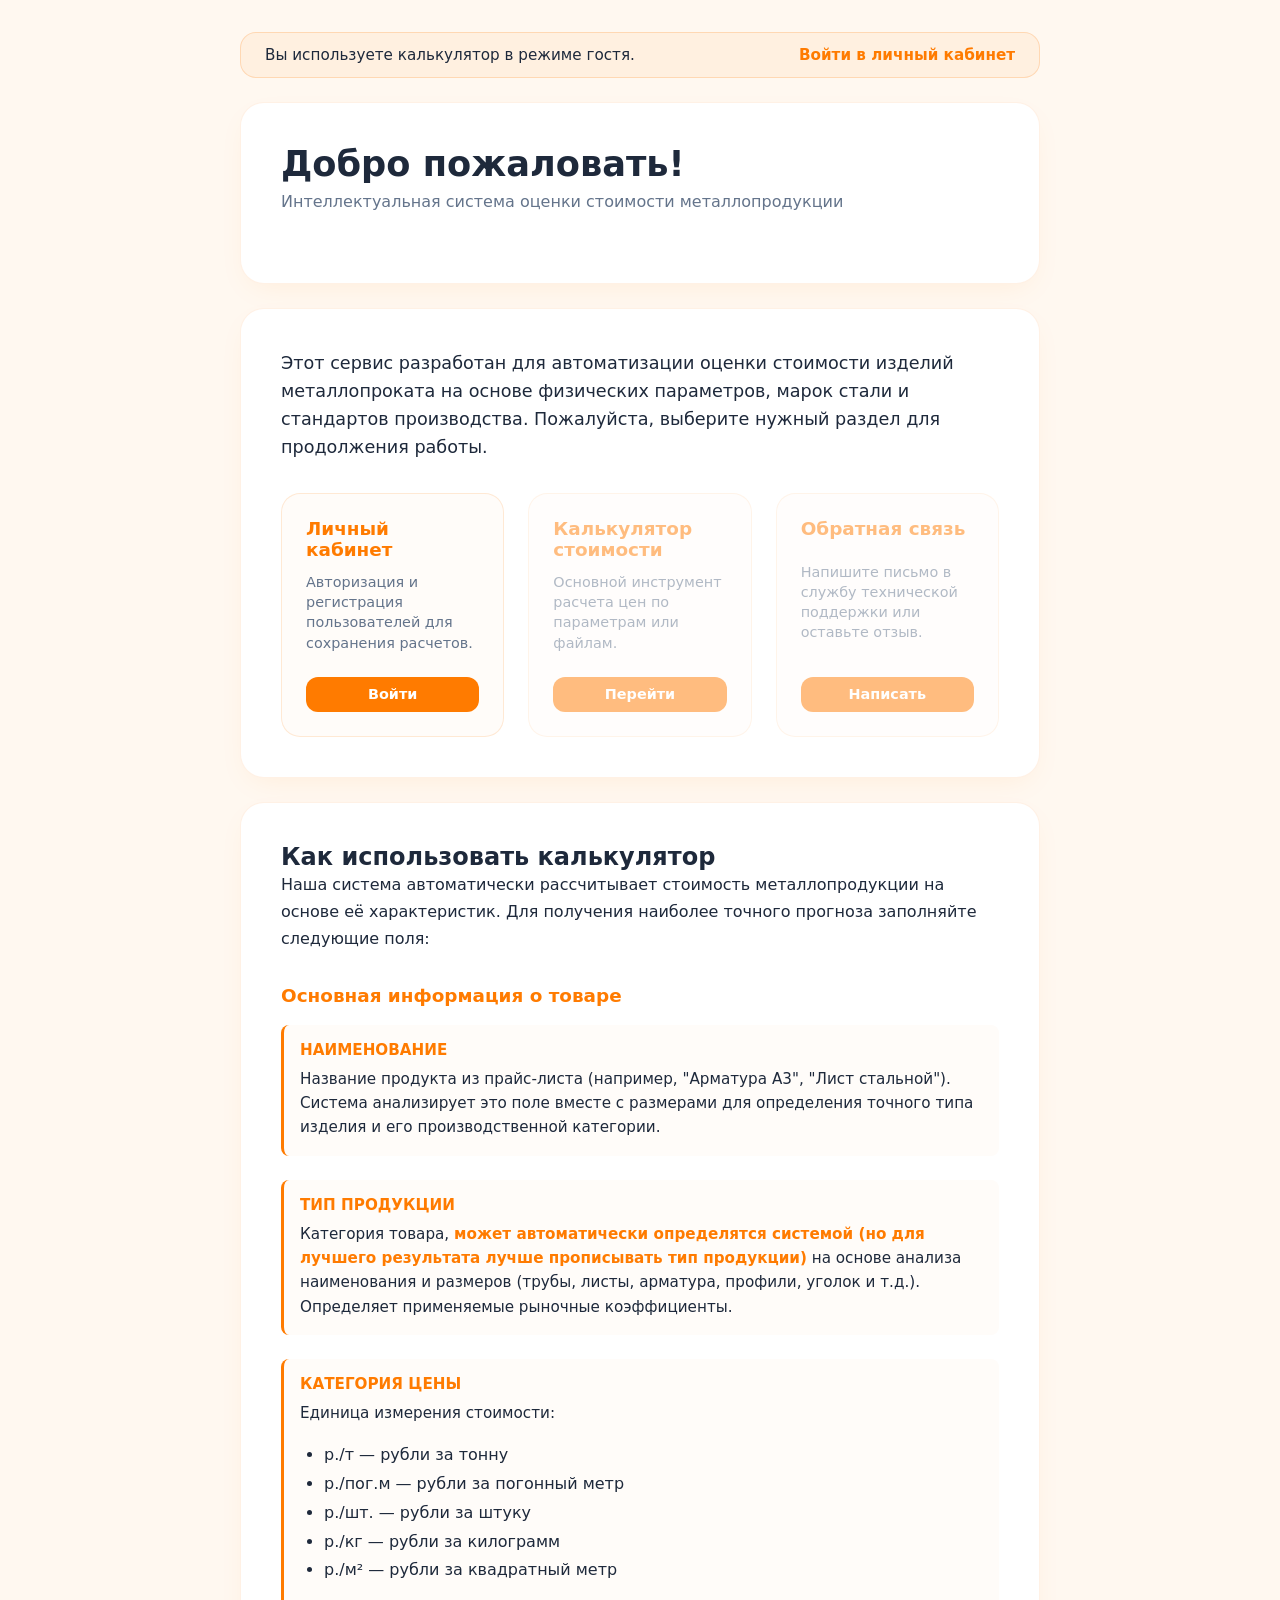
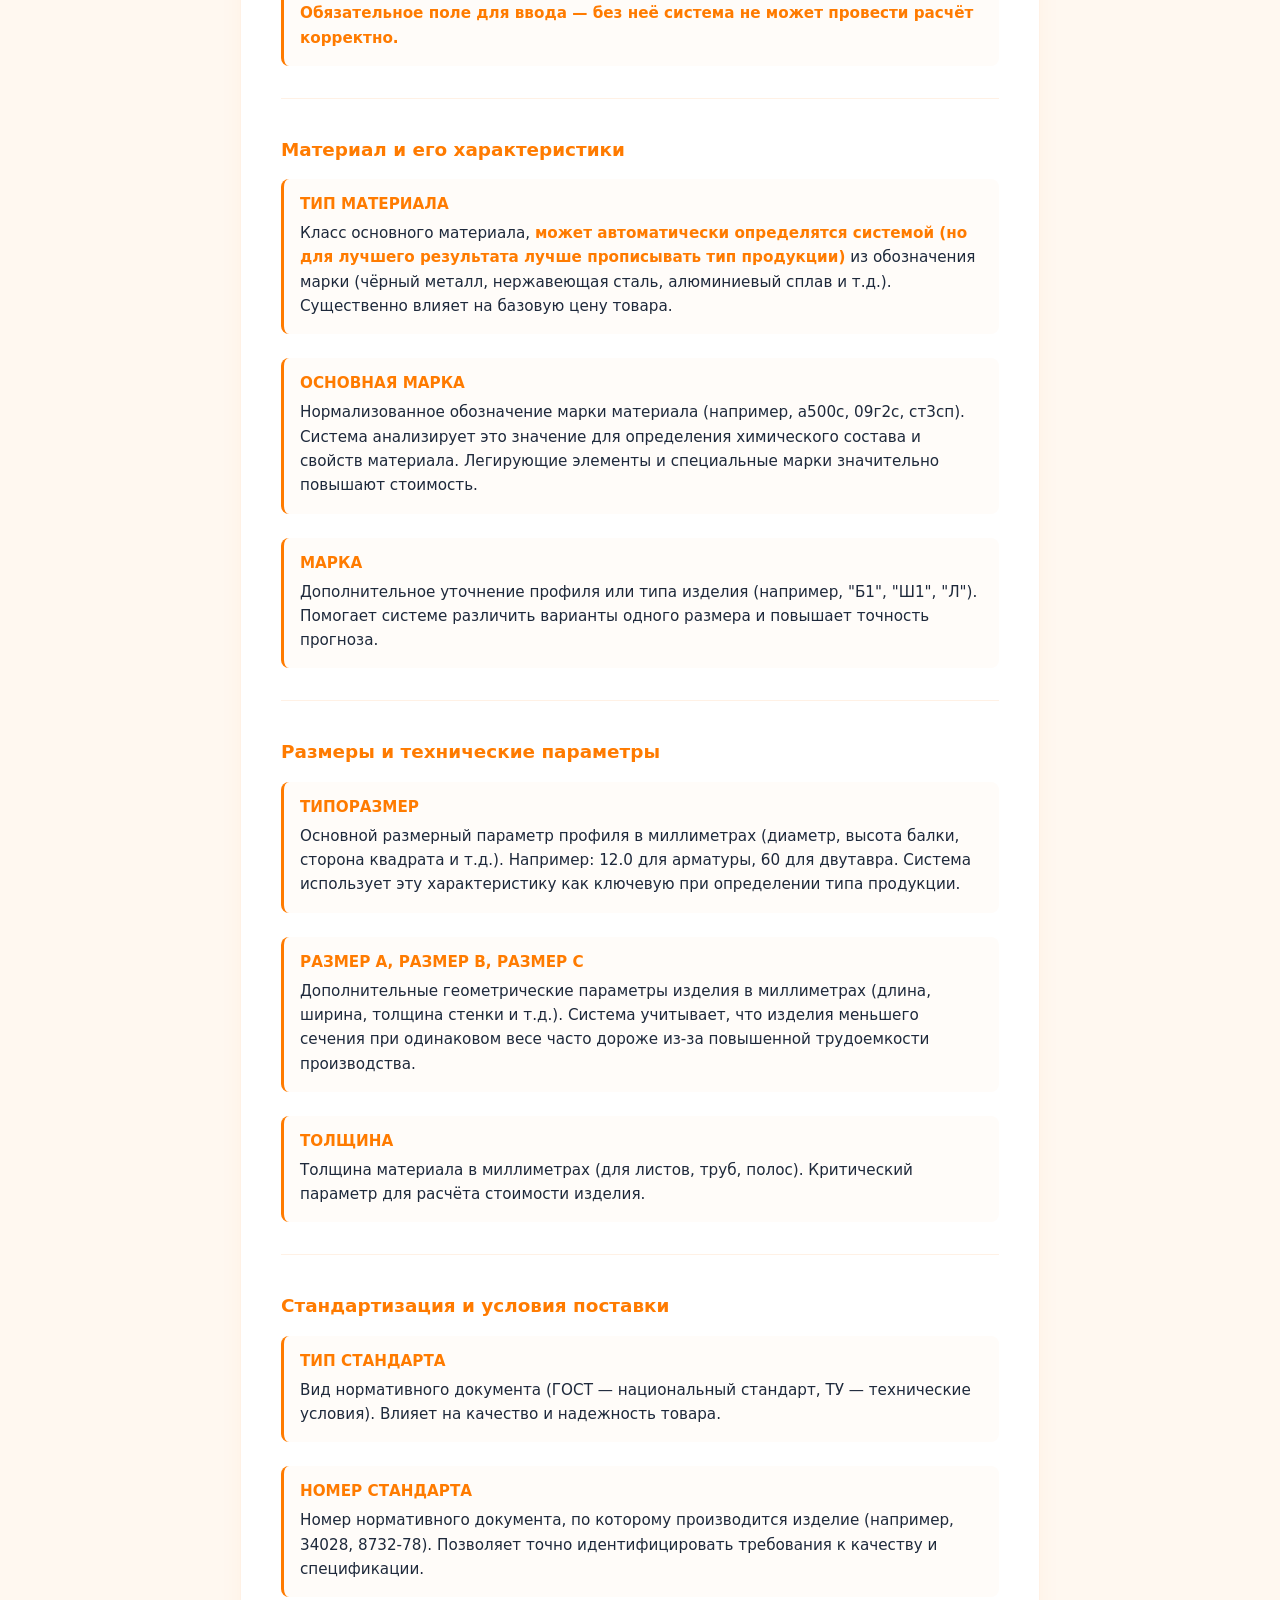
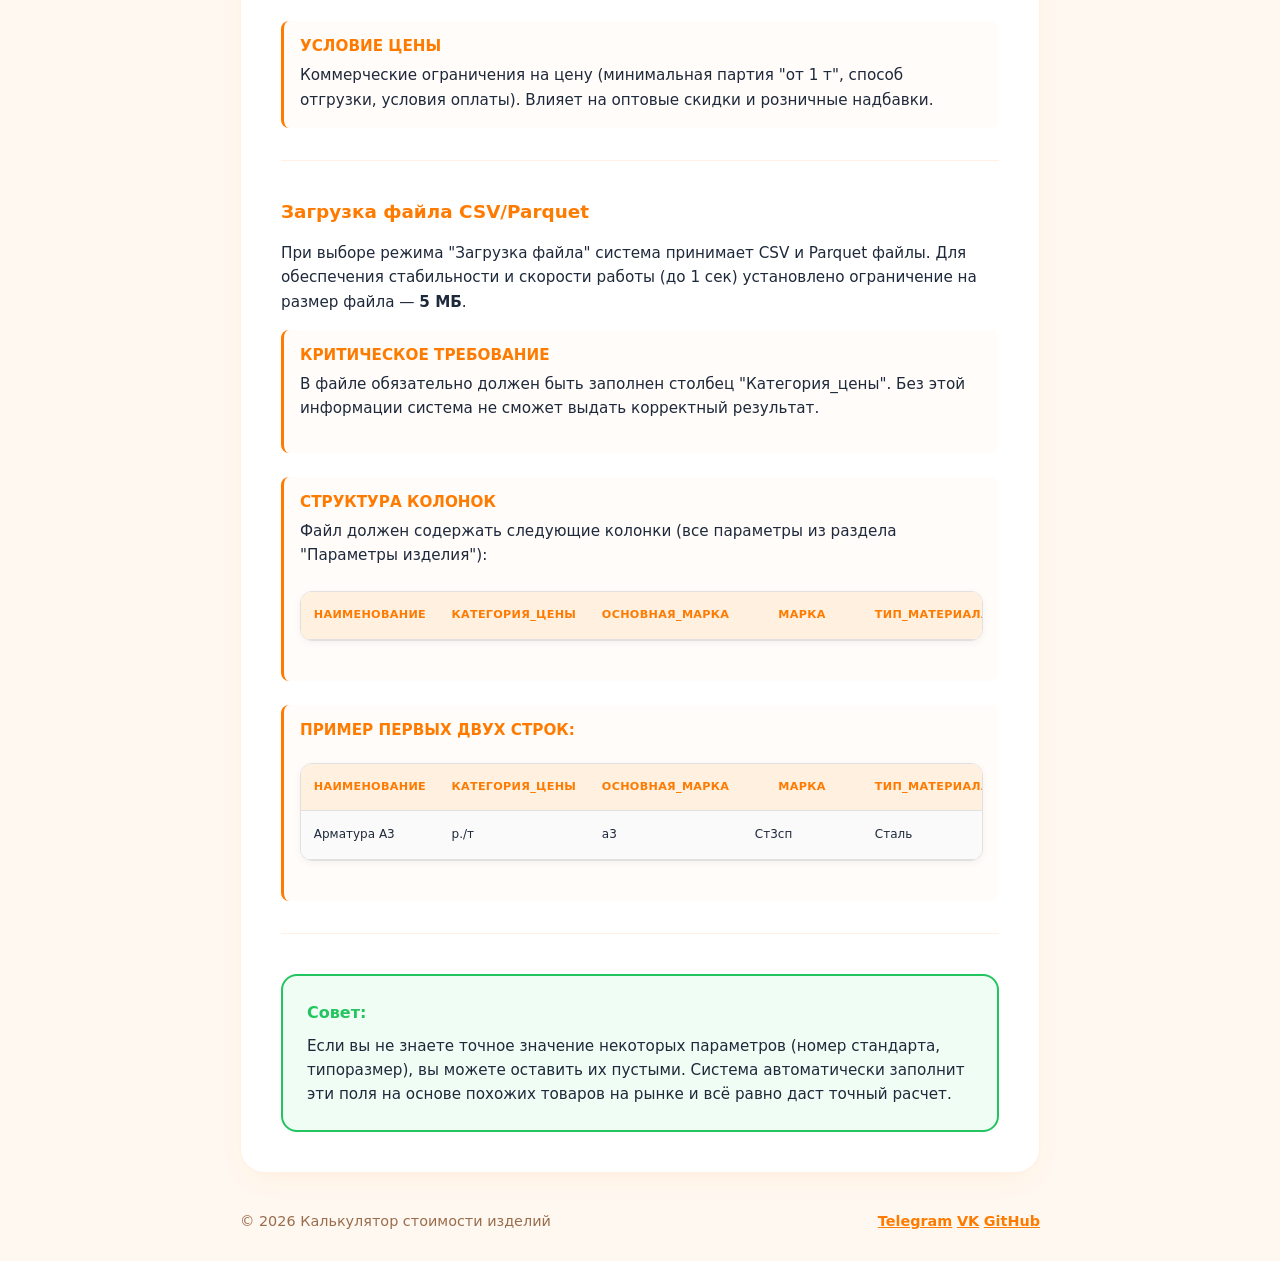
==== commit 5106b2ac: "fixed table bag" ====
--- a/frontend/index.html
+++ b/frontend/index.html
@@ -51,58 +51,90 @@
         </p>
 
         <div class="info-section-group">
-            <h3>Основная информация о товаре</h3>
+        <h3>Основная информация о товаре</h3>
+        <div class="info-item">
+            <strong>Наименование</strong>
+            <p>Название продукта из прайс-листа (например, "Арматура А3", "Лист стальной"). Система анализирует это поле вместе с размерами для определения точного типа изделия и его производственной категории.</p>
+        </div>
+        <div class="info-item">
+            <strong>Тип продукции</strong>
+            <p>Категория товара, <span style="color: var(--primary); font-weight: bold;">может автоматически определятся системой (но для лучшего результата лучше прописывать тип продукции)</span> на основе анализа наименования и размеров (трубы, листы, арматура, профили, уголок и т.д.). Определяет применяемые рыночные коэффициенты.</p>
+        </div>
+        <div class="info-item">
+            <strong>Категория цены</strong>
+            <p>Единица измерения стоимости:</p>
+            <ul style="margin: 1rem 0 1rem 1.5rem; line-height: 1.8;">
+                <li>р./т — рубли за тонну</li>
+                <li>р./пог.м — рубли за погонный метр</li>
+                <li>р./шт. — рубли за штуку</li>
+                <li>р./кг — рубли за килограмм</li>
+                <li>р./м² — рубли за квадратный метр</li>
+            </ul>
+            <p style="margin-top: 1rem;"><span style="color: var(--primary); font-weight: bold;">Обязательное поле для ввода — без неё система не может провести расчёт корректно. </span></p>
+        </div>
+    </div>
+
+    <div class="info-section-group">
+        <h3>Материал и его характеристики</h3>
+        <div class="info-item">
+            <strong>Тип материала</strong>
+            <p>Класс основного материала, <span style="color: var(--primary); font-weight: bold;">может автоматически определятся системой (но для лучшего результата лучше прописывать тип продукции)</span> из обозначения марки (чёрный металл, нержавеющая сталь, алюминиевый сплав и т.д.). Существенно влияет на базовую цену товара.</p>
+        </div>
+        <div class="info-item">
+            <strong>Основная марка</strong>
+            <p>Нормализованное обозначение марки материала (например, а500с, 09г2с, ст3сп). Система анализирует это значение для определения химического состава и свойств материала. Легирующие элементы и специальные марки значительно повышают стоимость.</p>
+        </div>
+        <div class="info-item">
+            <strong>Марка</strong>
+            <p>Дополнительное уточнение профиля или типа изделия (например, "Б1", "Ш1", "Л"). Помогает системе различить варианты одного размера и повышает точность прогноза.</p>
+        </div>
+    </div>
+
+    <div class="info-section-group">
+        <h3>Размеры и технические параметры</h3>
+        <div class="info-item">
+            <strong>Типоразмер</strong>
+            <p>Основной размерный параметр профиля в миллиметрах (диаметр, высота балки, сторона квадрата и т.д.). Например: 12.0 для арматуры, 60 для двутавра. Система использует эту характеристику как ключевую при определении типа продукции.</p>
+        </div>
+        <div class="info-item">
+            <strong>Размер A, Размер B, Размер C</strong>
+            <p>Дополнительные геометрические параметры изделия в миллиметрах (длина, ширина, толщина стенки и т.д.). Система учитывает, что изделия меньшего сечения при одинаковом весе часто дороже из-за повышенной трудоемкости производства.</p>
+        </div>
+        <div class="info-item">
+            <strong>Толщина</strong>
+            <p>Толщина материала в миллиметрах (для листов, труб, полос). Критический параметр для расчёта стоимости изделия.</p>
+        </div>
+    </div>
+
+    <div class="info-section-group">
+        <h3>Стандартизация и условия поставки</h3>
+        <div class="info-item">
+            <strong>Тип стандарта</strong>
+            <p>Вид нормативного документа (ГОСТ — национальный стандарт, ТУ — технические условия). Влияет на качество и надежность товара.</p>
+        </div>
+        <div class="info-item">
+            <strong>Номер стандарта</strong>
+            <p>Номер нормативного документа, по которому производится изделие (например, 34028, 8732-78). Позволяет точно идентифицировать требования к качеству и спецификации.</p>
+        </div>
+        <div class="info-item">
+            <strong>Условие цены</strong>
+            <p>Коммерческие ограничения на цену (минимальная партия "от 1 т", способ отгрузки, условия оплаты). Влияет на оптовые скидки и розничные надбавки.</p>
+        </div>
+    </div>
+
+        <div class="info-section-group">
+            <h3>Загрузка файла CSV/Parquet</h3>
+            <p style="margin-bottom: 1rem; font-size: 0.95rem; line-height: 1.6;">
+                При выборе режима "Загрузка файла" система принимает CSV и Parquet файлы. 
+                Для обеспечения стабильности и скорости работы (до 1 сек) установлено ограничение на размер файла — <strong>5 МБ</strong>.
+            </p>
             <div class="info-item">
-                <strong>Наименование</strong>
-                <p>Название продукта из прайс-листа. Помогает системе понять тип изделия и его назначение.</p>
+                <strong>Критическое требование</strong>
+                <p style="margin-bottom: 1rem; font-size: 0.95rem; line-height: 1.6;">
+                    В файле обязательно должен быть заполнен столбец "Категория_цены". 
+                    Без этой информации система не сможет выдать корректный результат.
+                </p>
             </div>
-            <div class="info-item">
-                <strong>Тип продукции</strong>
-                <p>Категория товара (трубы, листы, арматура, сортовой прокат и т.д.). Определяет применяемые рыночные коэффициенты для различных ниш производства.</p>
-            </div>
-            <div class="info-item">
-                <strong>Категория цены</strong>
-                <p>Единица измерения стоимости: за тонну, за метр, за штуку или за килограмм. <span style="color: var(--primary); font-weight: bold;">Критически важна для корректного расчета.</span></p>
-            </div>
-        </div>
-
-        <div class="info-section-group">
-            <h3>Материал и качество</h3>
-            <div class="info-item">
-                <strong>Тип материала</strong>
-                <p>Основной материал (чёрный металл, нержавеющая сталь, цветные сплавы). Существенно влияет на базовую цену товара.</p>
-            </div>
-            <div class="info-item">
-                <strong>Основная марка и Марка</strong>
-                <p>Конкретный сорт и химический состав материала. Легирующие элементы и специальные марки стали значительно повышают стоимость.</p>
-            </div>
-        </div>
-
-        <div class="info-section-group">
-            <h3>Размеры и техническая спецификация</h3>
-            <div class="info-item">
-                <strong>Размеры A, B, C и Толщина</strong>
-                <p>Габариты в миллиметрах (длина, ширина, диаметр). Система учитывает, что изделия меньшего размера при одинаковом весе часто дороже из-за повышенной трудоемкости производства.</p>
-            </div>
-            <div class="info-item">
-                <strong>Типоразмер</strong>
-                <p>Производственный код профиля (например, обозначение для двутавровых балок или швеллеров). Помогает системе точно идентифицировать изделие.</p>
-            </div>
-            <div class="info-item">
-                <strong>Тип и Номер стандарта</strong>
-                <p>Соответствие стандартам (ГОСТ или ТУ). Влияет на качество, доверие покупателей и итоговую цену товара.</p>
-            </div>
-            <div class="info-item">
-                <strong>Условие цены</strong>
-                <p>Коммерческие условия сделки (минимальная партия, способ отгрузки). Влияет на оптовые скидки или розничные надбавки.</p>
-            </div>
-        </div>
-
-        <div class="info-section-group">
-            <h3>Загрузка файла CSV</h3>
-            <p style="margin-bottom: 1rem; font-size: 0.95rem; line-height: 1.6;">
-                При выборе режима "Загрузка файла" система принимает CSV-файлы со следующей структурой:
-            </p>
             <div class="info-item">
                 <strong>Структура колонок</strong>
                 <p>Файл должен содержать следующие колонки (все параметры из раздела "Параметры изделия"):</p>
--- a/frontend/style.css
+++ b/frontend/style.css
@@ -704,14 +704,12 @@
 .csv-table td {
     padding: 1rem 0.8rem;
     text-align: left;
-    word-wrap: break-word;
-    word-break: break-word;
-    white-space: normal;
+    white-space: nowrap;
     font-size: 0.75rem;
     color: var(--text-main);
     vertical-align: middle;
     line-height: 1.3;
-    min-width: 60px;
+    min-width: 120px;
 }
 
 .csv-table tr:first-child td {
@@ -727,10 +725,36 @@
     font-size: 0.7rem;
     text-transform: uppercase;
     letter-spacing: 0.3px;
+    white-space: nowrap;
 }
 /* стили для информационных секций */
 .info-card {
     max-width: 100%;
+}
+
+.text-highlight {
+    color: var(--primary);
+    font-weight: bold;
+}
+
+.info-list {
+    margin: 1rem 0 1rem 1.5rem;
+    line-height: 1.8;
+}
+
+.mt-1 {
+    margin-top: 1rem;
+}
+
+.info-text-small {
+    margin-bottom: 1rem;
+    font-size: 0.95rem;
+    line-height: 1.6;
+}
+
+.text-danger {
+    color: #d32f2f;
+    font-weight: bold;
 }
 
 .info-intro {
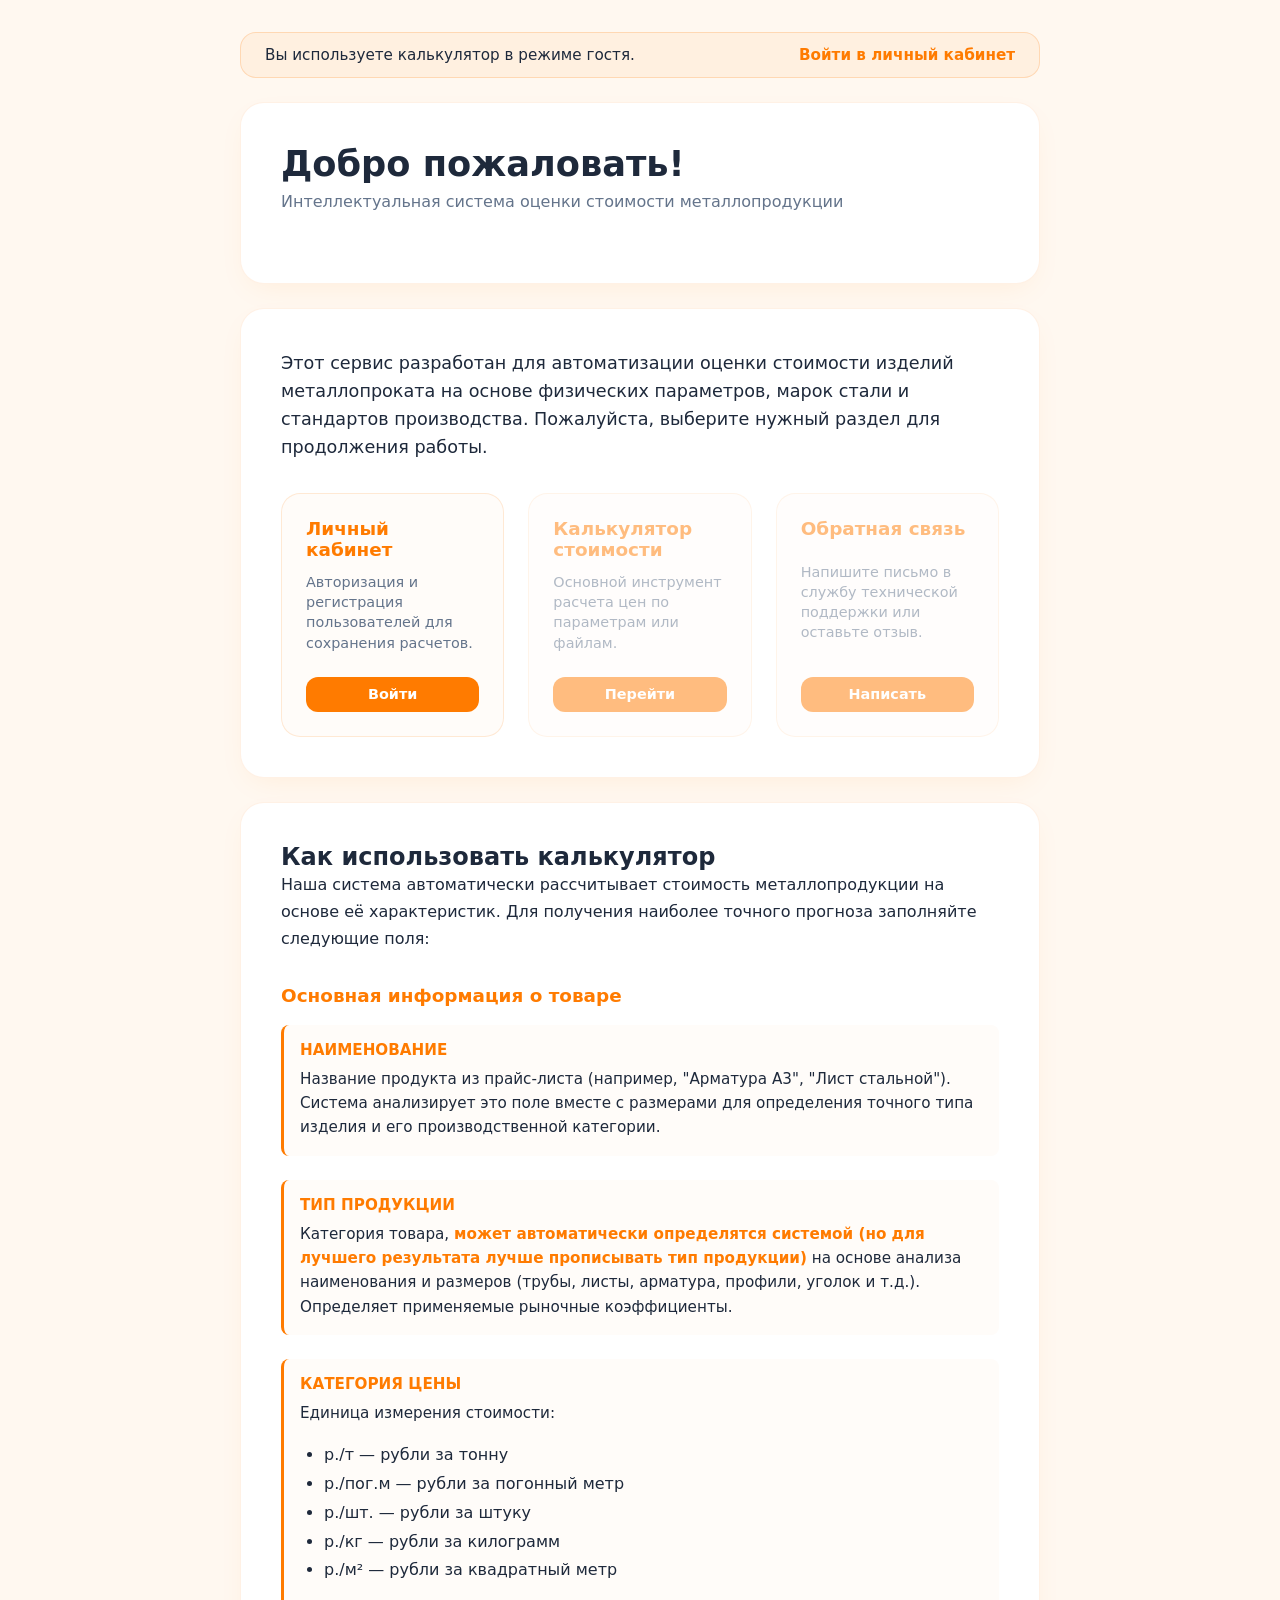
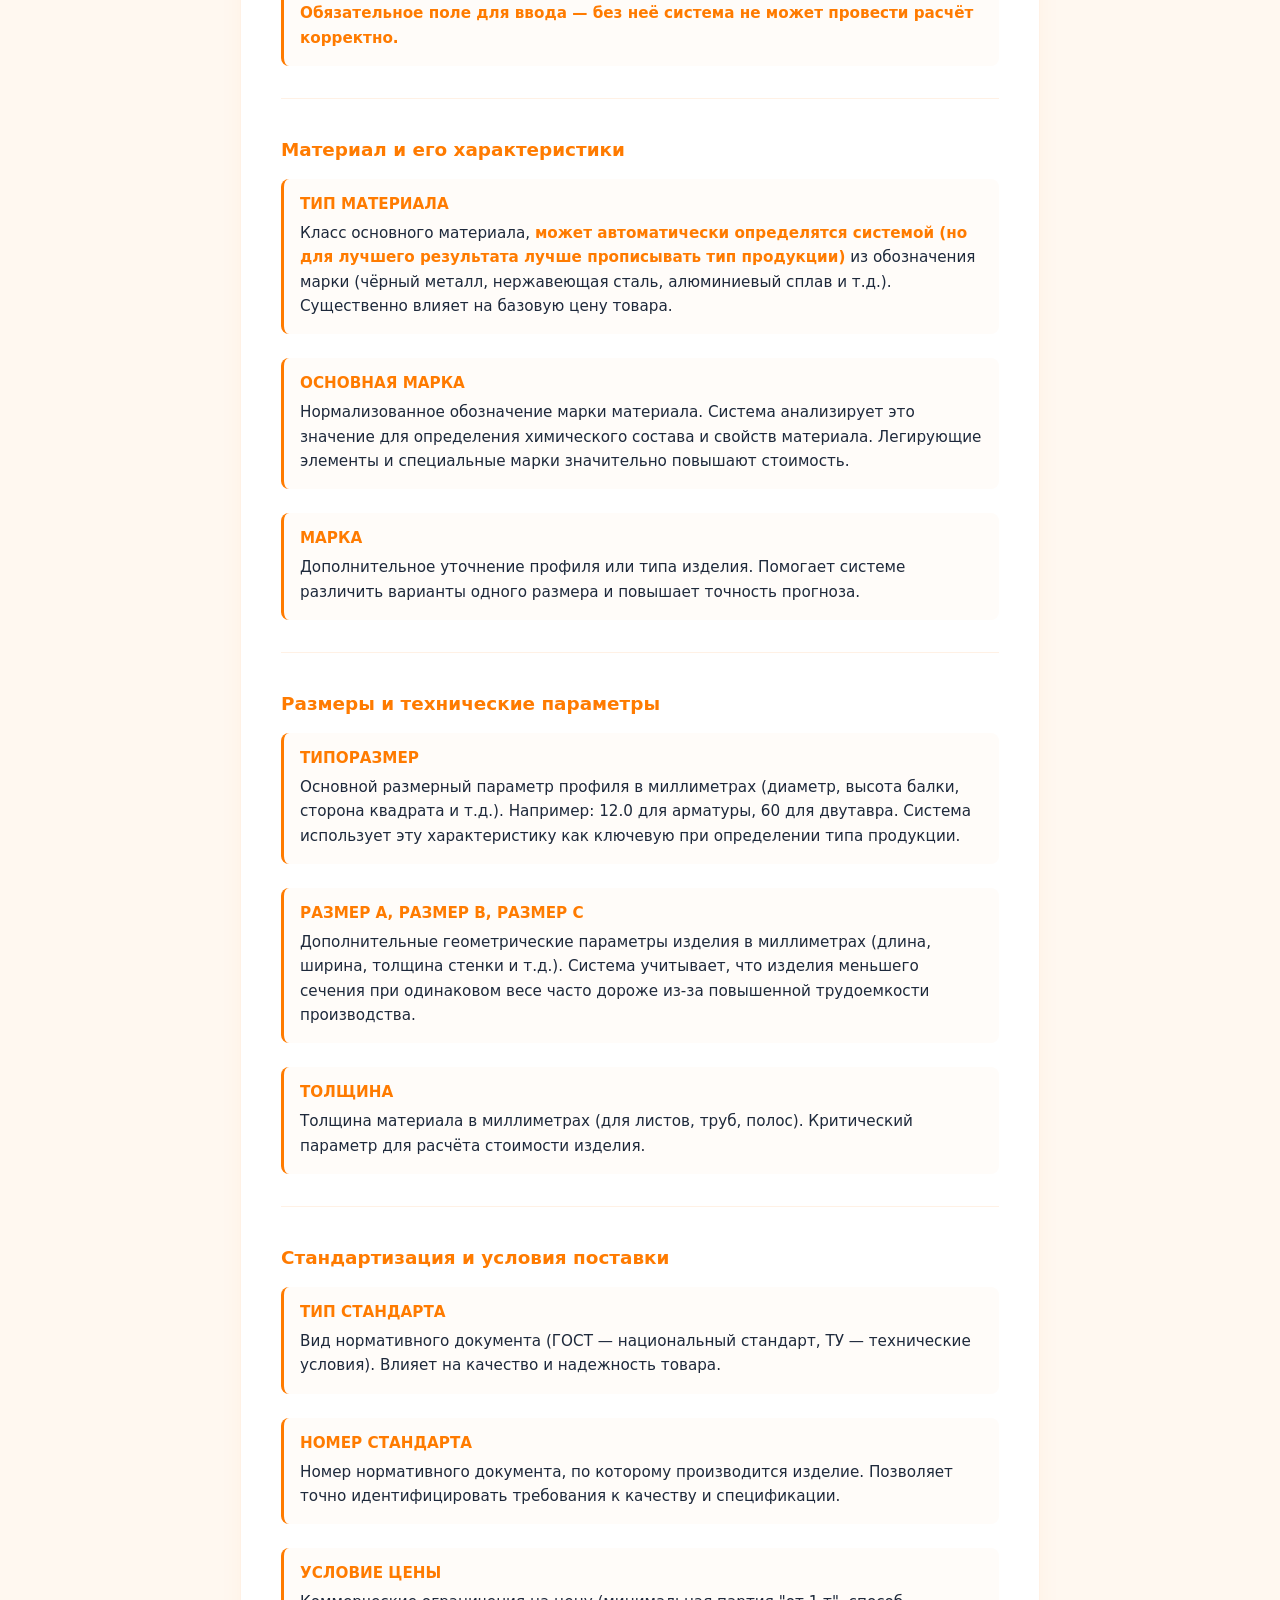
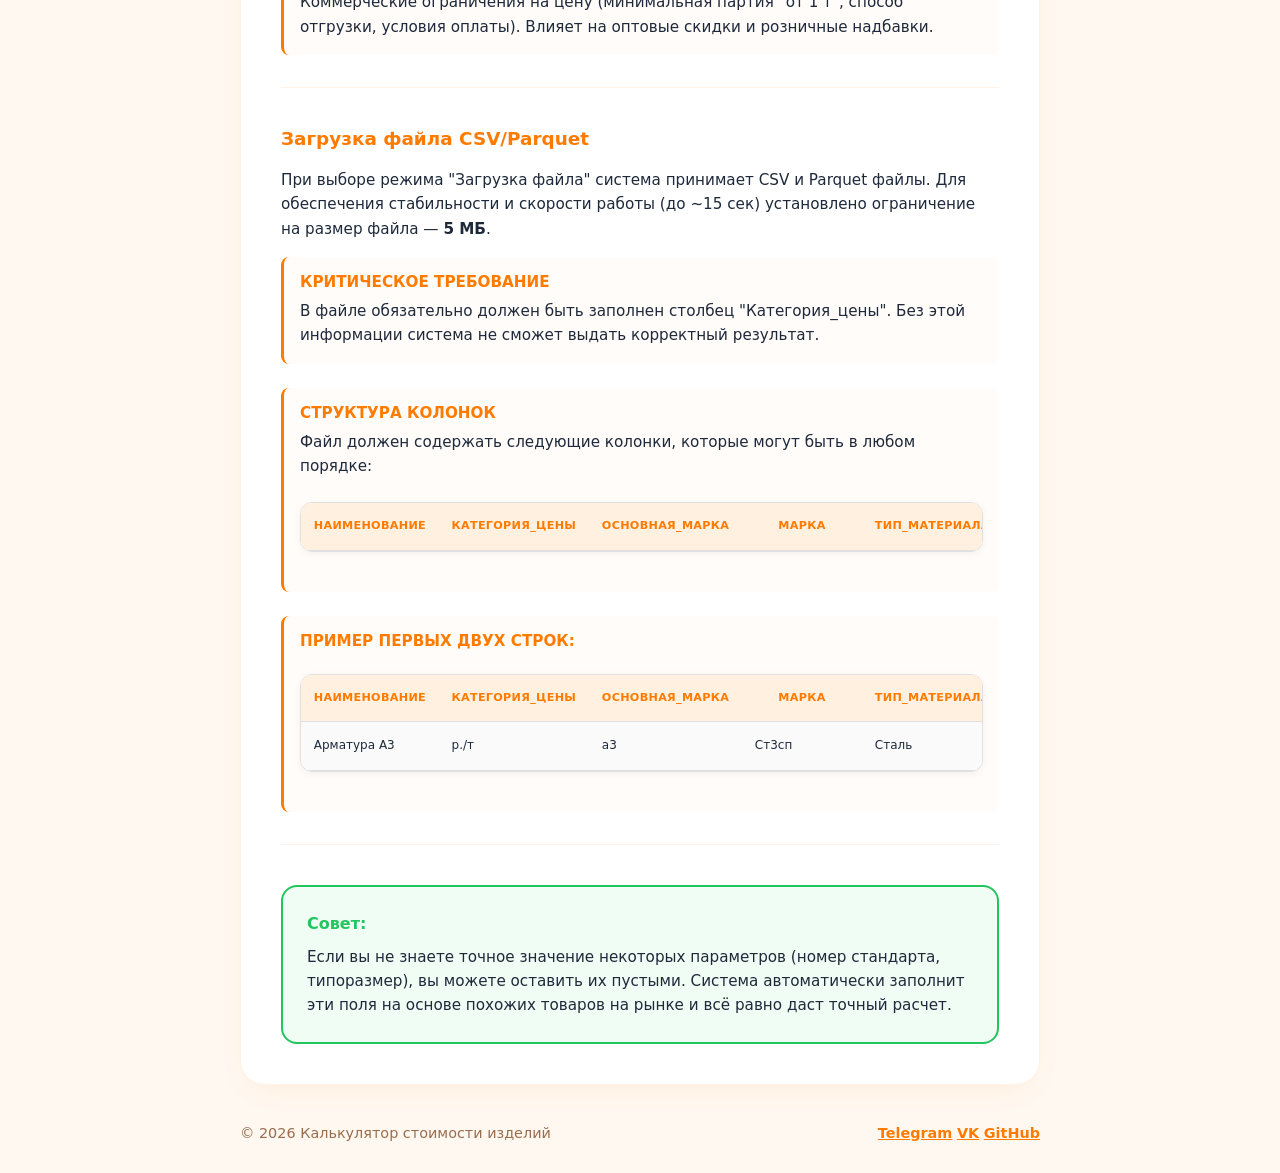
==== commit 1d1e6981: "all Task solved" ====
--- a/frontend/index.html
+++ b/frontend/index.html
@@ -58,19 +58,19 @@
         </div>
         <div class="info-item">
             <strong>Тип продукции</strong>
-            <p>Категория товара, <span style="color: var(--primary); font-weight: bold;">может автоматически определятся системой (но для лучшего результата лучше прописывать тип продукции)</span> на основе анализа наименования и размеров (трубы, листы, арматура, профили, уголок и т.д.). Определяет применяемые рыночные коэффициенты.</p>
+            <p>Категория товара, <span class="primary-bold">может автоматически определятся системой (но для лучшего результата лучше прописывать тип продукции)</span> на основе анализа наименования и размеров (трубы, листы, арматура, профили, уголок и т.д.). Определяет применяемые рыночные коэффициенты.</p>
         </div>
         <div class="info-item">
             <strong>Категория цены</strong>
             <p>Единица измерения стоимости:</p>
-            <ul style="margin: 1rem 0 1rem 1.5rem; line-height: 1.8;">
+            <ul class="description-list">
                 <li>р./т — рубли за тонну</li>
                 <li>р./пог.м — рубли за погонный метр</li>
                 <li>р./шт. — рубли за штуку</li>
                 <li>р./кг — рубли за килограмм</li>
                 <li>р./м² — рубли за квадратный метр</li>
             </ul>
-            <p style="margin-top: 1rem;"><span style="color: var(--primary); font-weight: bold;">Обязательное поле для ввода — без неё система не может провести расчёт корректно. </span></p>
+            <p class="mt-md"><span class="primary-bold">Обязательное поле для ввода — без неё система не может провести расчёт корректно. </span></p>
         </div>
     </div>
 
@@ -78,15 +78,15 @@
         <h3>Материал и его характеристики</h3>
         <div class="info-item">
             <strong>Тип материала</strong>
-            <p>Класс основного материала, <span style="color: var(--primary); font-weight: bold;">может автоматически определятся системой (но для лучшего результата лучше прописывать тип продукции)</span> из обозначения марки (чёрный металл, нержавеющая сталь, алюминиевый сплав и т.д.). Существенно влияет на базовую цену товара.</p>
+            <p>Класс основного материала, <span class="primary-bold">может автоматически определятся системой (но для лучшего результата лучше прописывать тип продукции)</span> из обозначения марки (чёрный металл, нержавеющая сталь, алюминиевый сплав и т.д.). Существенно влияет на базовую цену товара.</p>
         </div>
         <div class="info-item">
             <strong>Основная марка</strong>
-            <p>Нормализованное обозначение марки материала (например, а500с, 09г2с, ст3сп). Система анализирует это значение для определения химического состава и свойств материала. Легирующие элементы и специальные марки значительно повышают стоимость.</p>
+            <p>Нормализованное обозначение марки материала. Система анализирует это значение для определения химического состава и свойств материала. Легирующие элементы и специальные марки значительно повышают стоимость.</p>
         </div>
         <div class="info-item">
             <strong>Марка</strong>
-            <p>Дополнительное уточнение профиля или типа изделия (например, "Б1", "Ш1", "Л"). Помогает системе различить варианты одного размера и повышает точность прогноза.</p>
+            <p>Дополнительное уточнение профиля или типа изделия. Помогает системе различить варианты одного размера и повышает точность прогноза.</p>
         </div>
     </div>
 
@@ -114,7 +114,7 @@
         </div>
         <div class="info-item">
             <strong>Номер стандарта</strong>
-            <p>Номер нормативного документа, по которому производится изделие (например, 34028, 8732-78). Позволяет точно идентифицировать требования к качеству и спецификации.</p>
+            <p>Номер нормативного документа, по которому производится изделие. Позволяет точно идентифицировать требования к качеству и спецификации.</p>
         </div>
         <div class="info-item">
             <strong>Условие цены</strong>
@@ -124,20 +124,20 @@
 
         <div class="info-section-group">
             <h3>Загрузка файла CSV/Parquet</h3>
-            <p style="margin-bottom: 1rem; font-size: 0.95rem; line-height: 1.6;">
+            <p class="description-text">
                 При выборе режима "Загрузка файла" система принимает CSV и Parquet файлы. 
-                Для обеспечения стабильности и скорости работы (до 1 сек) установлено ограничение на размер файла — <strong>5 МБ</strong>.
+                Для обеспечения стабильности и скорости работы (до ~15 сек) установлено ограничение на размер файла — <strong>5 МБ</strong>.
             </p>
             <div class="info-item">
                 <strong>Критическое требование</strong>
-                <p style="margin-bottom: 1rem; font-size: 0.95rem; line-height: 1.6;">
+                <p class="description-text">
                     В файле обязательно должен быть заполнен столбец "Категория_цены". 
                     Без этой информации система не сможет выдать корректный результат.
                 </p>
             </div>
             <div class="info-item">
                 <strong>Структура колонок</strong>
-                <p>Файл должен содержать следующие колонки (все параметры из раздела "Параметры изделия"):</p>
+                <p>Файл должен содержать следующие колонки, которые могут быть в любом порядке:</p>
                 <div class="table-wrapper">
                     <table class="csv-table">
                         <tr>
--- a/frontend/style.css
+++ b/frontend/style.css
@@ -237,7 +237,7 @@
 
 .hidden {
     /* скрытый элемент */
-    display: none;
+    display: none !important;
 }
 
 .welcome-text {
@@ -917,3 +917,89 @@
         border-radius: 0.5rem;
     }
 }
+
+/* Классы для замены inline стилей */
+.section-title {
+    margin-bottom: 1.5rem;
+}
+
+.info-box {
+    background: #fff4e5;
+    border-left: 4px solid #ff9800;
+    padding: 1rem;
+    margin-bottom: 1.5rem;
+    border-radius: 4px;
+}
+
+.info-text {
+    margin: 0;
+    font-size: 0.9rem;
+    color: #663c00;
+}
+
+.success-text {
+    margin-top: 10px;
+    color: var(--success);
+    font-weight: bold;
+}
+
+.file-formats-text {
+    font-size: 0.875rem;
+    color: var(--text-secondary);
+    margin: 0;
+}
+
+/* Утилиты для отступов */
+.mt-0 {
+    margin-top: 0;
+}
+
+.mt-md {
+    margin-top: 1rem;
+}
+
+.mb-lg {
+    margin-bottom: 1.2rem;
+}
+
+.mb-xl {
+    margin-bottom: 1.5rem;
+}
+
+/* Стили текста */
+.primary-bold {
+    color: var(--primary);
+    font-weight: bold;
+}
+
+.description-list {
+    margin: 1rem 0 1rem 1.5rem;
+    line-height: 1.8;
+}
+
+.description-text {
+    margin-bottom: 1rem;
+    font-size: 0.95rem;
+    line-height: 1.6;
+}
+
+.success-feedback-label {
+    color: var(--success);
+    font-weight: bold;
+}
+
+.feedback-description {
+    color: var(--text-muted);
+    font-size: 0.95rem;
+    margin-top: 0.5rem;
+}
+
+/* Цветные кнопки */
+.btn-success {
+    background: var(--success);
+}
+
+.feedback-success-box {
+    background: #f0fdf4;
+    border-color: var(--success);
+}
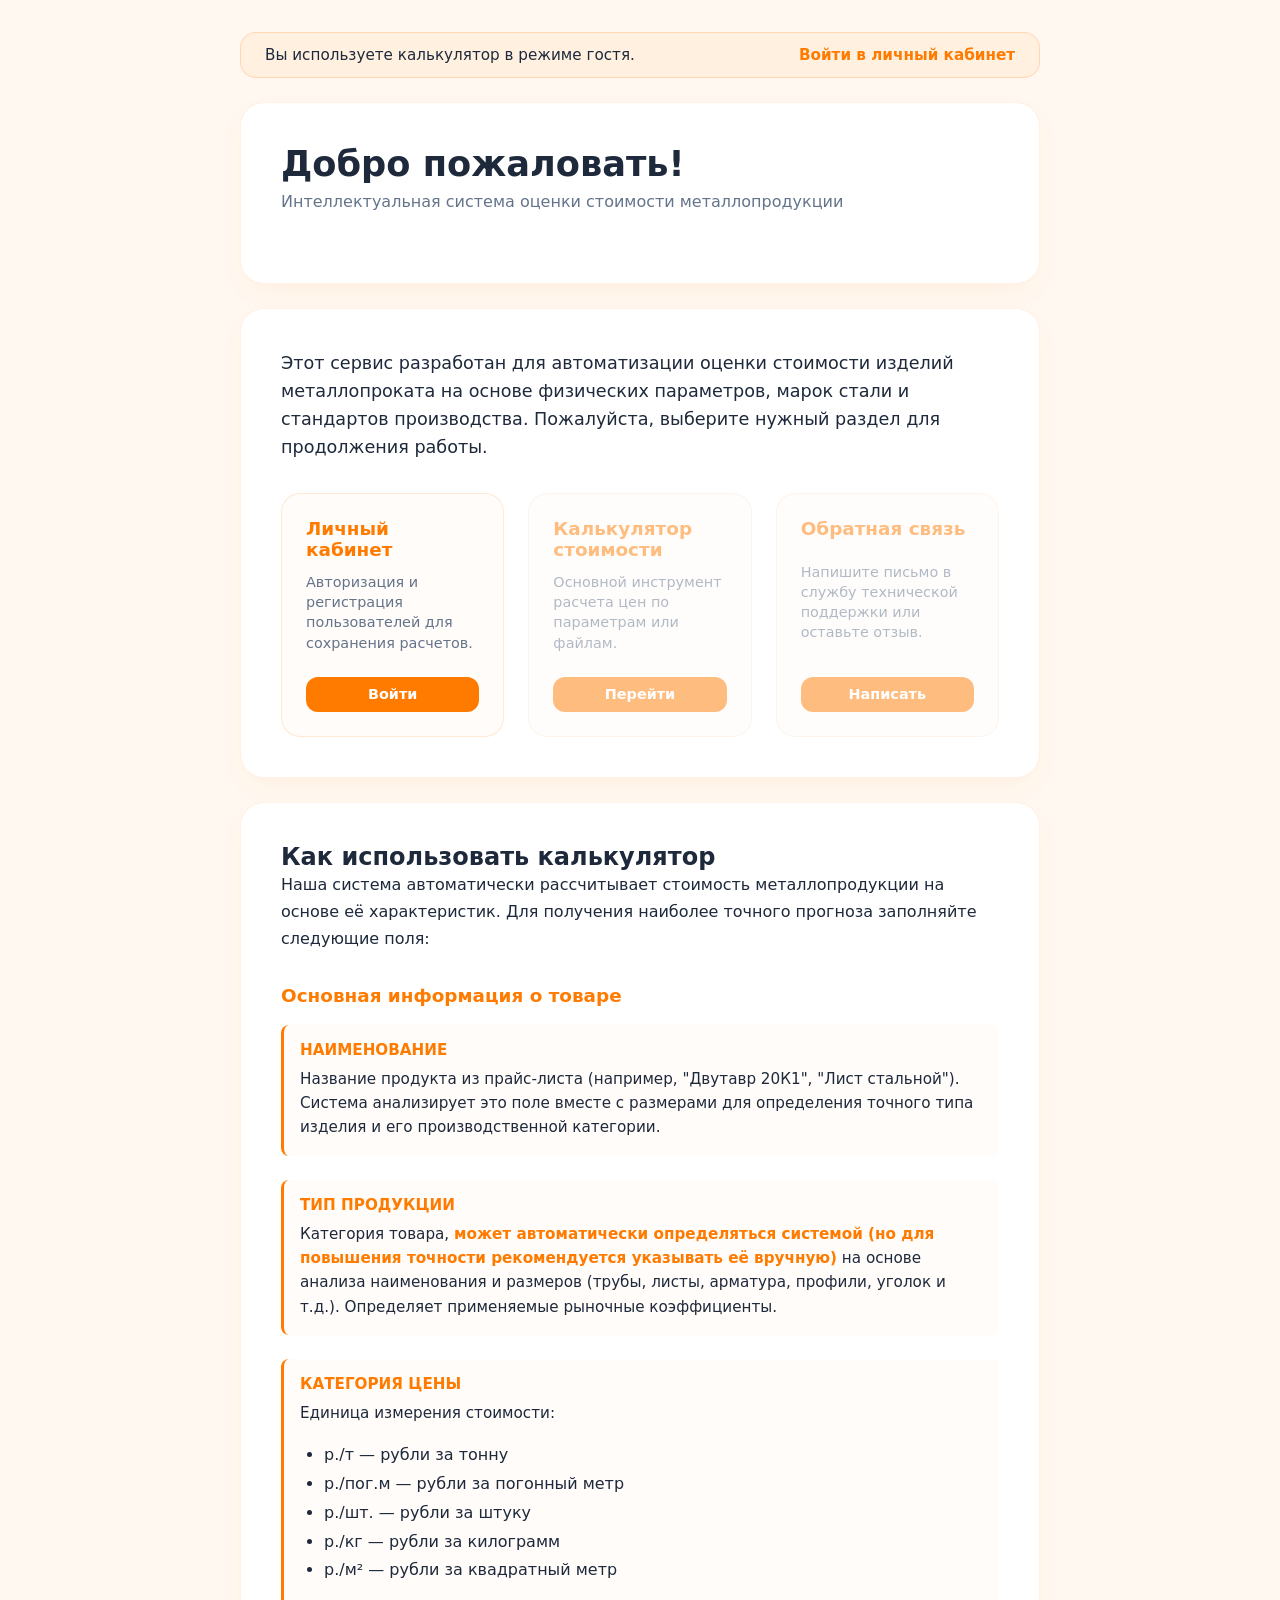
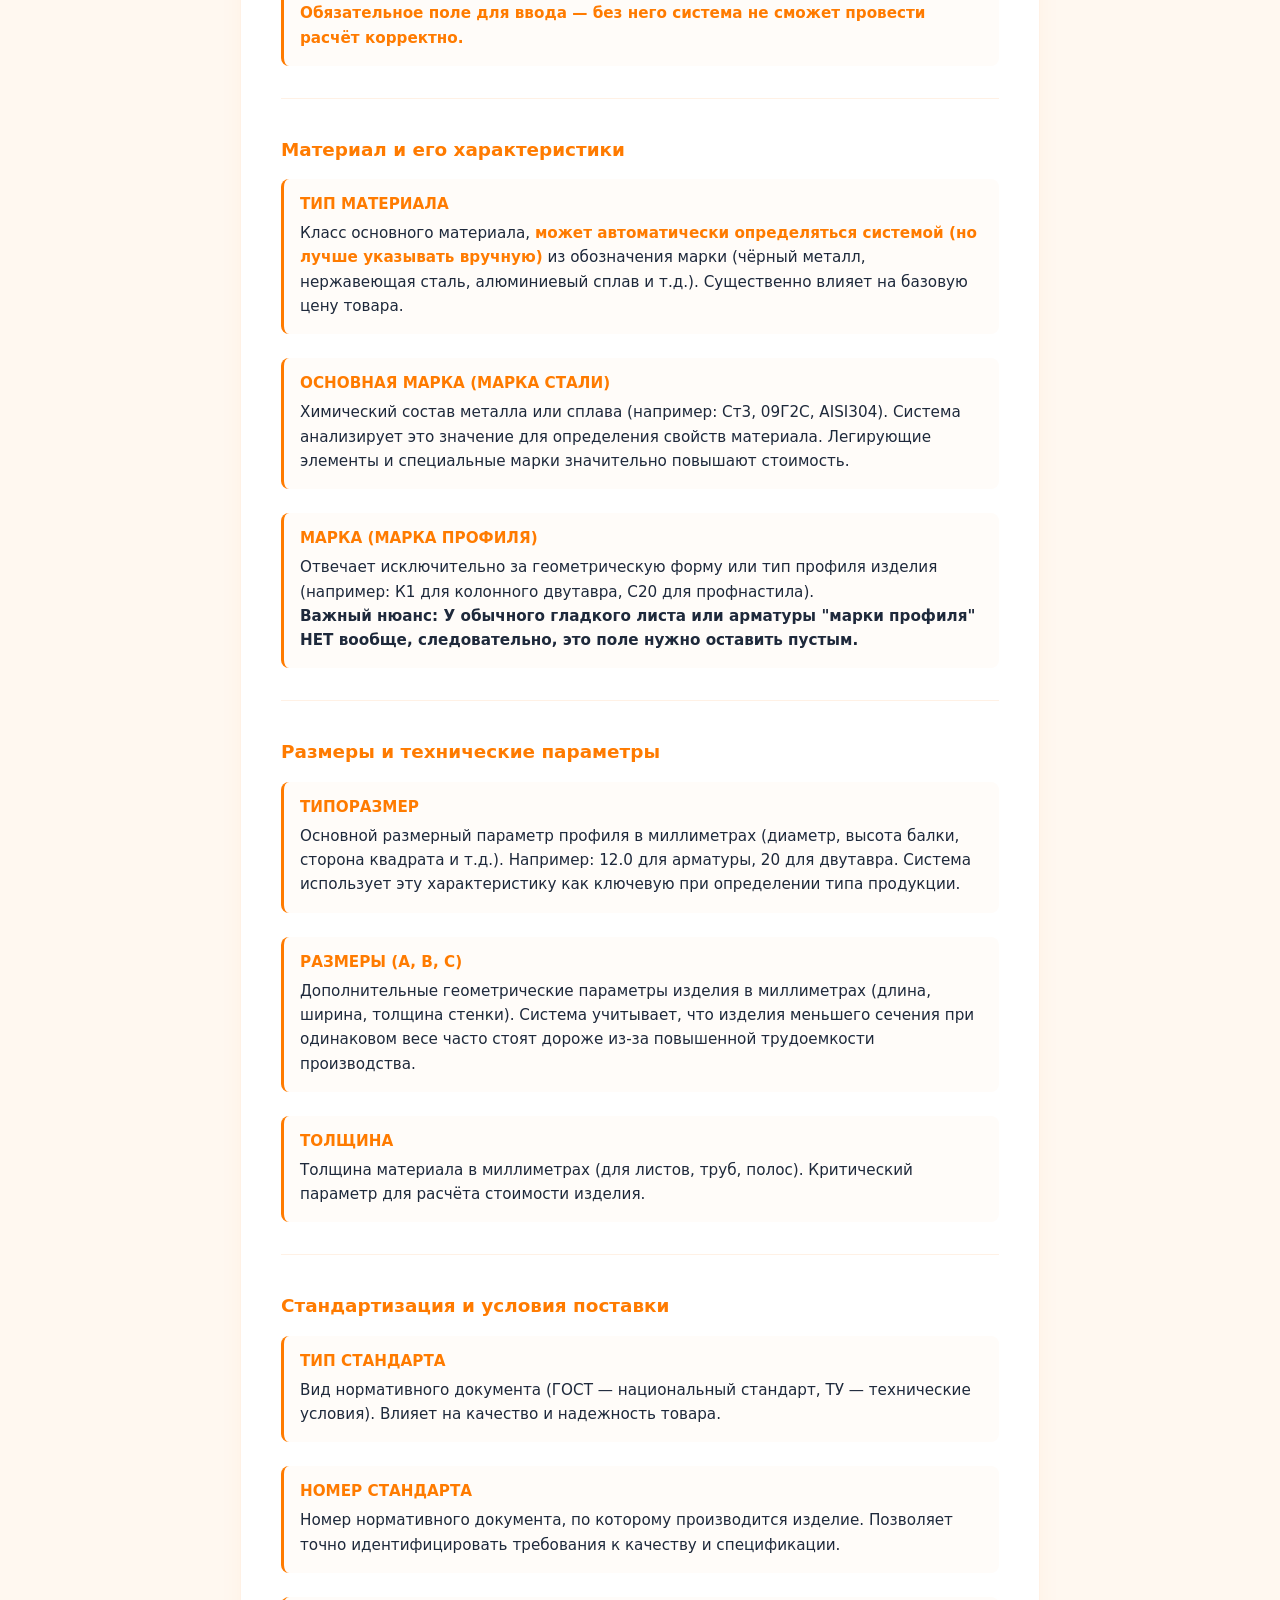
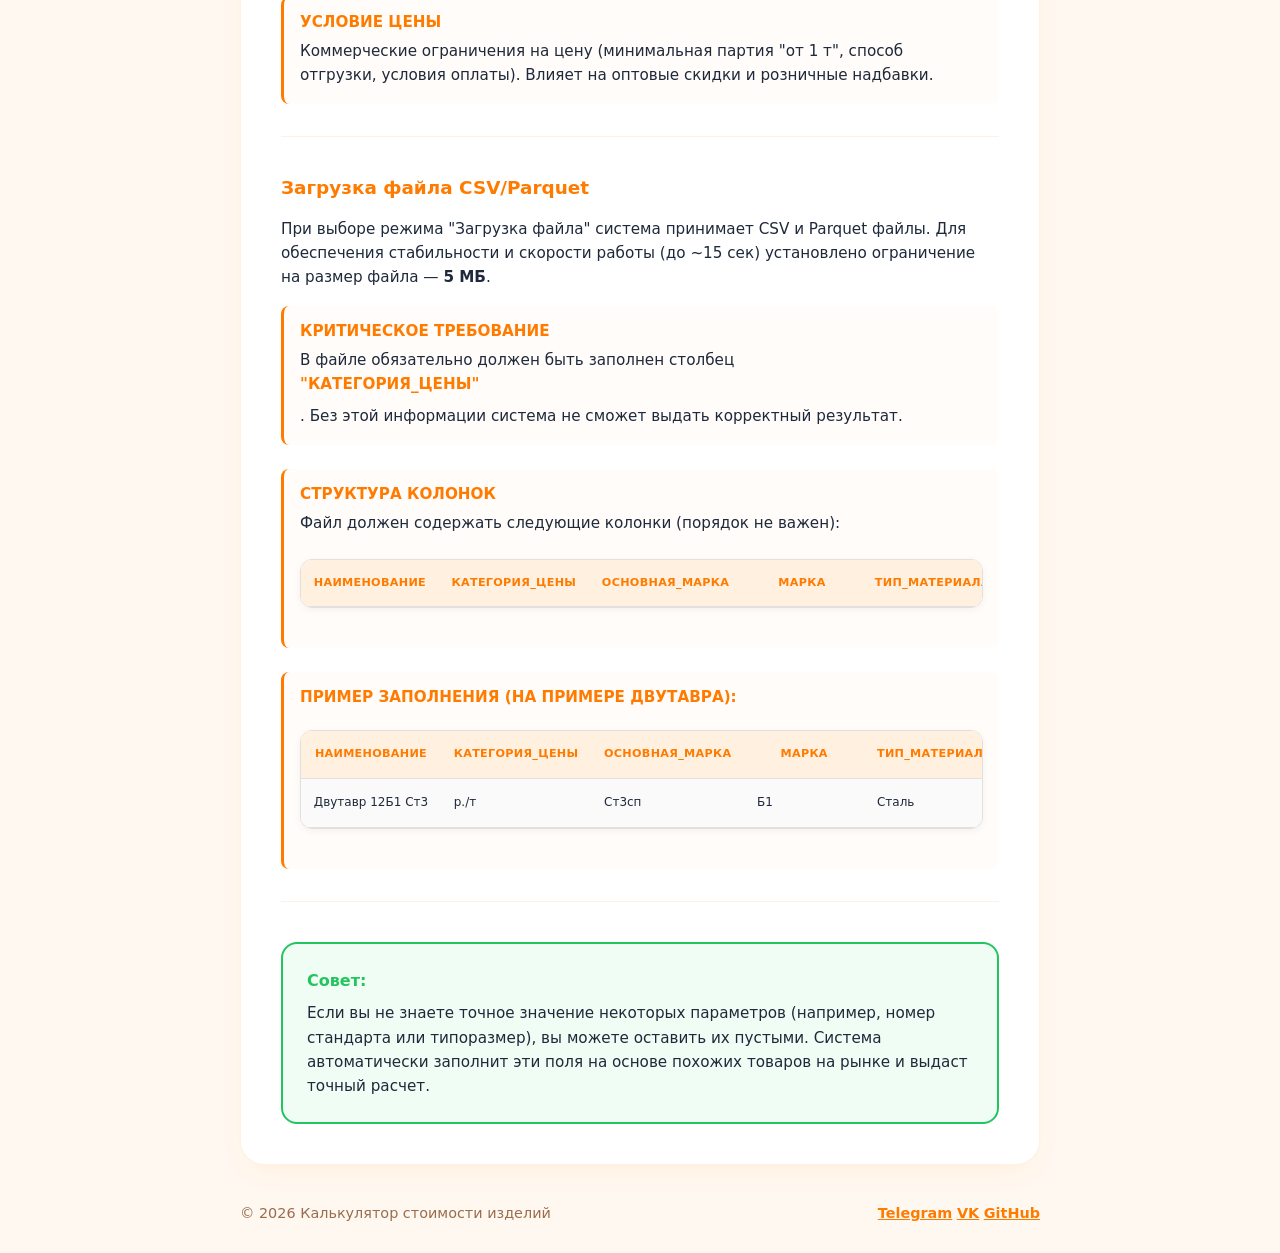
==== commit 4477d8ad: "добавил разделение по типу продукции и материала, чтобы появлялись блоки марки и основная марка" ====
--- a/frontend/index.html
+++ b/frontend/index.html
@@ -42,7 +42,7 @@
         </div>
     </div>
 
-    <!-- информационный блок о параметрах -->
+<!-- информационный блок о параметрах -->
     <div class="card info-card">
         <h2>Как использовать калькулятор</h2>
         <p class="info-intro">
@@ -51,76 +51,77 @@
         </p>
 
         <div class="info-section-group">
-        <h3>Основная информация о товаре</h3>
-        <div class="info-item">
-            <strong>Наименование</strong>
-            <p>Название продукта из прайс-листа (например, "Арматура А3", "Лист стальной"). Система анализирует это поле вместе с размерами для определения точного типа изделия и его производственной категории.</p>
-        </div>
-        <div class="info-item">
-            <strong>Тип продукции</strong>
-            <p>Категория товара, <span class="primary-bold">может автоматически определятся системой (но для лучшего результата лучше прописывать тип продукции)</span> на основе анализа наименования и размеров (трубы, листы, арматура, профили, уголок и т.д.). Определяет применяемые рыночные коэффициенты.</p>
-        </div>
-        <div class="info-item">
-            <strong>Категория цены</strong>
-            <p>Единица измерения стоимости:</p>
-            <ul class="description-list">
-                <li>р./т — рубли за тонну</li>
-                <li>р./пог.м — рубли за погонный метр</li>
-                <li>р./шт. — рубли за штуку</li>
-                <li>р./кг — рубли за килограмм</li>
-                <li>р./м² — рубли за квадратный метр</li>
-            </ul>
-            <p class="mt-md"><span class="primary-bold">Обязательное поле для ввода — без неё система не может провести расчёт корректно. </span></p>
-        </div>
-    </div>
-
-    <div class="info-section-group">
-        <h3>Материал и его характеристики</h3>
-        <div class="info-item">
-            <strong>Тип материала</strong>
-            <p>Класс основного материала, <span class="primary-bold">может автоматически определятся системой (но для лучшего результата лучше прописывать тип продукции)</span> из обозначения марки (чёрный металл, нержавеющая сталь, алюминиевый сплав и т.д.). Существенно влияет на базовую цену товара.</p>
-        </div>
-        <div class="info-item">
-            <strong>Основная марка</strong>
-            <p>Нормализованное обозначение марки материала. Система анализирует это значение для определения химического состава и свойств материала. Легирующие элементы и специальные марки значительно повышают стоимость.</p>
-        </div>
-        <div class="info-item">
-            <strong>Марка</strong>
-            <p>Дополнительное уточнение профиля или типа изделия. Помогает системе различить варианты одного размера и повышает точность прогноза.</p>
-        </div>
-    </div>
-
-    <div class="info-section-group">
-        <h3>Размеры и технические параметры</h3>
-        <div class="info-item">
-            <strong>Типоразмер</strong>
-            <p>Основной размерный параметр профиля в миллиметрах (диаметр, высота балки, сторона квадрата и т.д.). Например: 12.0 для арматуры, 60 для двутавра. Система использует эту характеристику как ключевую при определении типа продукции.</p>
-        </div>
-        <div class="info-item">
-            <strong>Размер A, Размер B, Размер C</strong>
-            <p>Дополнительные геометрические параметры изделия в миллиметрах (длина, ширина, толщина стенки и т.д.). Система учитывает, что изделия меньшего сечения при одинаковом весе часто дороже из-за повышенной трудоемкости производства.</p>
-        </div>
-        <div class="info-item">
-            <strong>Толщина</strong>
-            <p>Толщина материала в миллиметрах (для листов, труб, полос). Критический параметр для расчёта стоимости изделия.</p>
-        </div>
-    </div>
-
-    <div class="info-section-group">
-        <h3>Стандартизация и условия поставки</h3>
-        <div class="info-item">
-            <strong>Тип стандарта</strong>
-            <p>Вид нормативного документа (ГОСТ — национальный стандарт, ТУ — технические условия). Влияет на качество и надежность товара.</p>
-        </div>
-        <div class="info-item">
-            <strong>Номер стандарта</strong>
-            <p>Номер нормативного документа, по которому производится изделие. Позволяет точно идентифицировать требования к качеству и спецификации.</p>
-        </div>
-        <div class="info-item">
-            <strong>Условие цены</strong>
-            <p>Коммерческие ограничения на цену (минимальная партия "от 1 т", способ отгрузки, условия оплаты). Влияет на оптовые скидки и розничные надбавки.</p>
-        </div>
-    </div>
+            <h3>Основная информация о товаре</h3>
+            <div class="info-item">
+                <strong>Наименование</strong>
+                <p>Название продукта из прайс-листа (например, "Двутавр 20К1", "Лист стальной"). Система анализирует это поле вместе с размерами для определения точного типа изделия и его производственной категории.</p>
+            </div>
+            <div class="info-item">
+                <strong>Тип продукции</strong>
+                <p>Категория товара, <span class="primary-bold">может автоматически определяться системой (но для повышения точности рекомендуется указывать её вручную)</span> на основе анализа наименования и размеров (трубы, листы, арматура, профили, уголок и т.д.). Определяет применяемые рыночные коэффициенты.</p>
+            </div>
+            <div class="info-item">
+                <strong>Категория цены</strong>
+                <p>Единица измерения стоимости:</p>
+                <ul class="description-list">
+                    <li>р./т — рубли за тонну</li>
+                    <li>р./пог.м — рубли за погонный метр</li>
+                    <li>р./шт. — рубли за штуку</li>
+                    <li>р./кг — рубли за килограмм</li>
+                    <li>р./м² — рубли за квадратный метр</li>
+                </ul>
+                <p class="mt-md"><span class="primary-bold">Обязательное поле для ввода — без него система не сможет провести расчёт корректно. </span></p>
+            </div>
+        </div>
+
+        <div class="info-section-group">
+            <h3>Материал и его характеристики</h3>
+            <div class="info-item">
+                <strong>Тип материала</strong>
+                <p>Класс основного материала, <span class="primary-bold">может автоматически определяться системой (но лучше указывать вручную)</span> из обозначения марки (чёрный металл, нержавеющая сталь, алюминиевый сплав и т.д.). Существенно влияет на базовую цену товара.</p>
+            </div>
+            <div class="info-item">
+                <strong>Основная марка (Марка стали)</strong>
+                <p>Химический состав металла или сплава (например: Ст3, 09Г2С, AISI304). Система анализирует это значение для определения свойств материала. Легирующие элементы и специальные марки значительно повышают стоимость.</p>
+            </div>
+            <div class="info-item">
+                <strong>Марка (Марка профиля)</strong>
+                <p>Отвечает исключительно за геометрическую форму или тип профиля изделия (например: К1 для колонного двутавра, С20 для профнастила).</p>
+                <p class="mt-md text-danger">Важный нюанс: У обычного гладкого листа или арматуры "марки профиля" НЕТ вообще, следовательно, это поле нужно оставить пустым.</p>
+            </div>
+        </div>
+
+        <div class="info-section-group">
+            <h3>Размеры и технические параметры</h3>
+            <div class="info-item">
+                <strong>Типоразмер</strong>
+                <p>Основной размерный параметр профиля в миллиметрах (диаметр, высота балки, сторона квадрата и т.д.). Например: 12.0 для арматуры, 20 для двутавра. Система использует эту характеристику как ключевую при определении типа продукции.</p>
+            </div>
+            <div class="info-item">
+                <strong>Размеры (A, B, C)</strong>
+                <p>Дополнительные геометрические параметры изделия в миллиметрах (длина, ширина, толщина стенки). Система учитывает, что изделия меньшего сечения при одинаковом весе часто стоят дороже из-за повышенной трудоемкости производства.</p>
+            </div>
+            <div class="info-item">
+                <strong>Толщина</strong>
+                <p>Толщина материала в миллиметрах (для листов, труб, полос). Критический параметр для расчёта стоимости изделия.</p>
+            </div>
+        </div>
+
+        <div class="info-section-group">
+            <h3>Стандартизация и условия поставки</h3>
+            <div class="info-item">
+                <strong>Тип стандарта</strong>
+                <p>Вид нормативного документа (ГОСТ — национальный стандарт, ТУ — технические условия). Влияет на качество и надежность товара.</p>
+            </div>
+            <div class="info-item">
+                <strong>Номер стандарта</strong>
+                <p>Номер нормативного документа, по которому производится изделие. Позволяет точно идентифицировать требования к качеству и спецификации.</p>
+            </div>
+            <div class="info-item">
+                <strong>Условие цены</strong>
+                <p>Коммерческие ограничения на цену (минимальная партия "от 1 т", способ отгрузки, условия оплаты). Влияет на оптовые скидки и розничные надбавки.</p>
+            </div>
+        </div>
 
         <div class="info-section-group">
             <h3>Загрузка файла CSV/Parquet</h3>
@@ -131,13 +132,13 @@
             <div class="info-item">
                 <strong>Критическое требование</strong>
                 <p class="description-text">
-                    В файле обязательно должен быть заполнен столбец "Категория_цены". 
+                    В файле обязательно должен быть заполнен столбец <strong>"Категория_цены"</strong>. 
                     Без этой информации система не сможет выдать корректный результат.
                 </p>
             </div>
             <div class="info-item">
                 <strong>Структура колонок</strong>
-                <p>Файл должен содержать следующие колонки, которые могут быть в любом порядке:</p>
+                <p>Файл должен содержать следующие колонки (порядок не важен):</p>
                 <div class="table-wrapper">
                     <table class="csv-table">
                         <tr>
@@ -160,7 +161,7 @@
                 </div>
             </div>
             <div class="info-item">
-                <strong>Пример первых двух строк:</strong>
+                <strong>Пример заполнения (на примере Двутавра):</strong>
                 <div class="table-wrapper">
                     <table class="csv-table">
                         <tr>
@@ -180,19 +181,19 @@
                             <td>Условие_цены</td>
                         </tr>
                         <tr>
-                            <td>Арматура А3</td>
+                            <td>Двутавр 12Б1 Ст3</td>
                             <td>р./т</td>
-                            <td>а3</td>
                             <td>Ст3сп</td>
+                            <td>Б1</td>
                             <td>Сталь</td>
-                            <td>Уголок/Полоса</td>
-                            <td>10</td>
-                            <td>8</td>
-                            <td>—</td>
-                            <td>0.5</td>
-                            <td>12Б1</td>
+                            <td>Профиль ГОСТ/СТО</td>
+                            <td>—</td>
+                            <td>—</td>
+                            <td>—</td>
+                            <td>—</td>
+                            <td>12</td>
                             <td>ГОСТ</td>
-                            <td>34028</td>
+                            <td>8239</td>
                             <td>от 1 тонны</td>
                         </tr>
                     </table>
@@ -201,11 +202,10 @@
         </div>
 
         <div class="info-tip">
-            <strong>Совет:</strong> Если вы не знаете точное значение некоторых параметров (номер стандарта, типоразмер), вы можете оставить их пустыми. 
-            Система автоматически заполнит эти поля на основе похожих товаров на рынке и всё равно даст точный расчет.
+            <strong>Совет:</strong> Если вы не знаете точное значение некоторых параметров (например, номер стандарта или типоразмер), вы можете оставить их пустыми. 
+            Система автоматически заполнит эти поля на основе похожих товаров на рынке и выдаст точный расчет.
         </div>
     </div>
-
     <footer>
         <p>© 2026 Калькулятор стоимости изделий</p>
         <div>
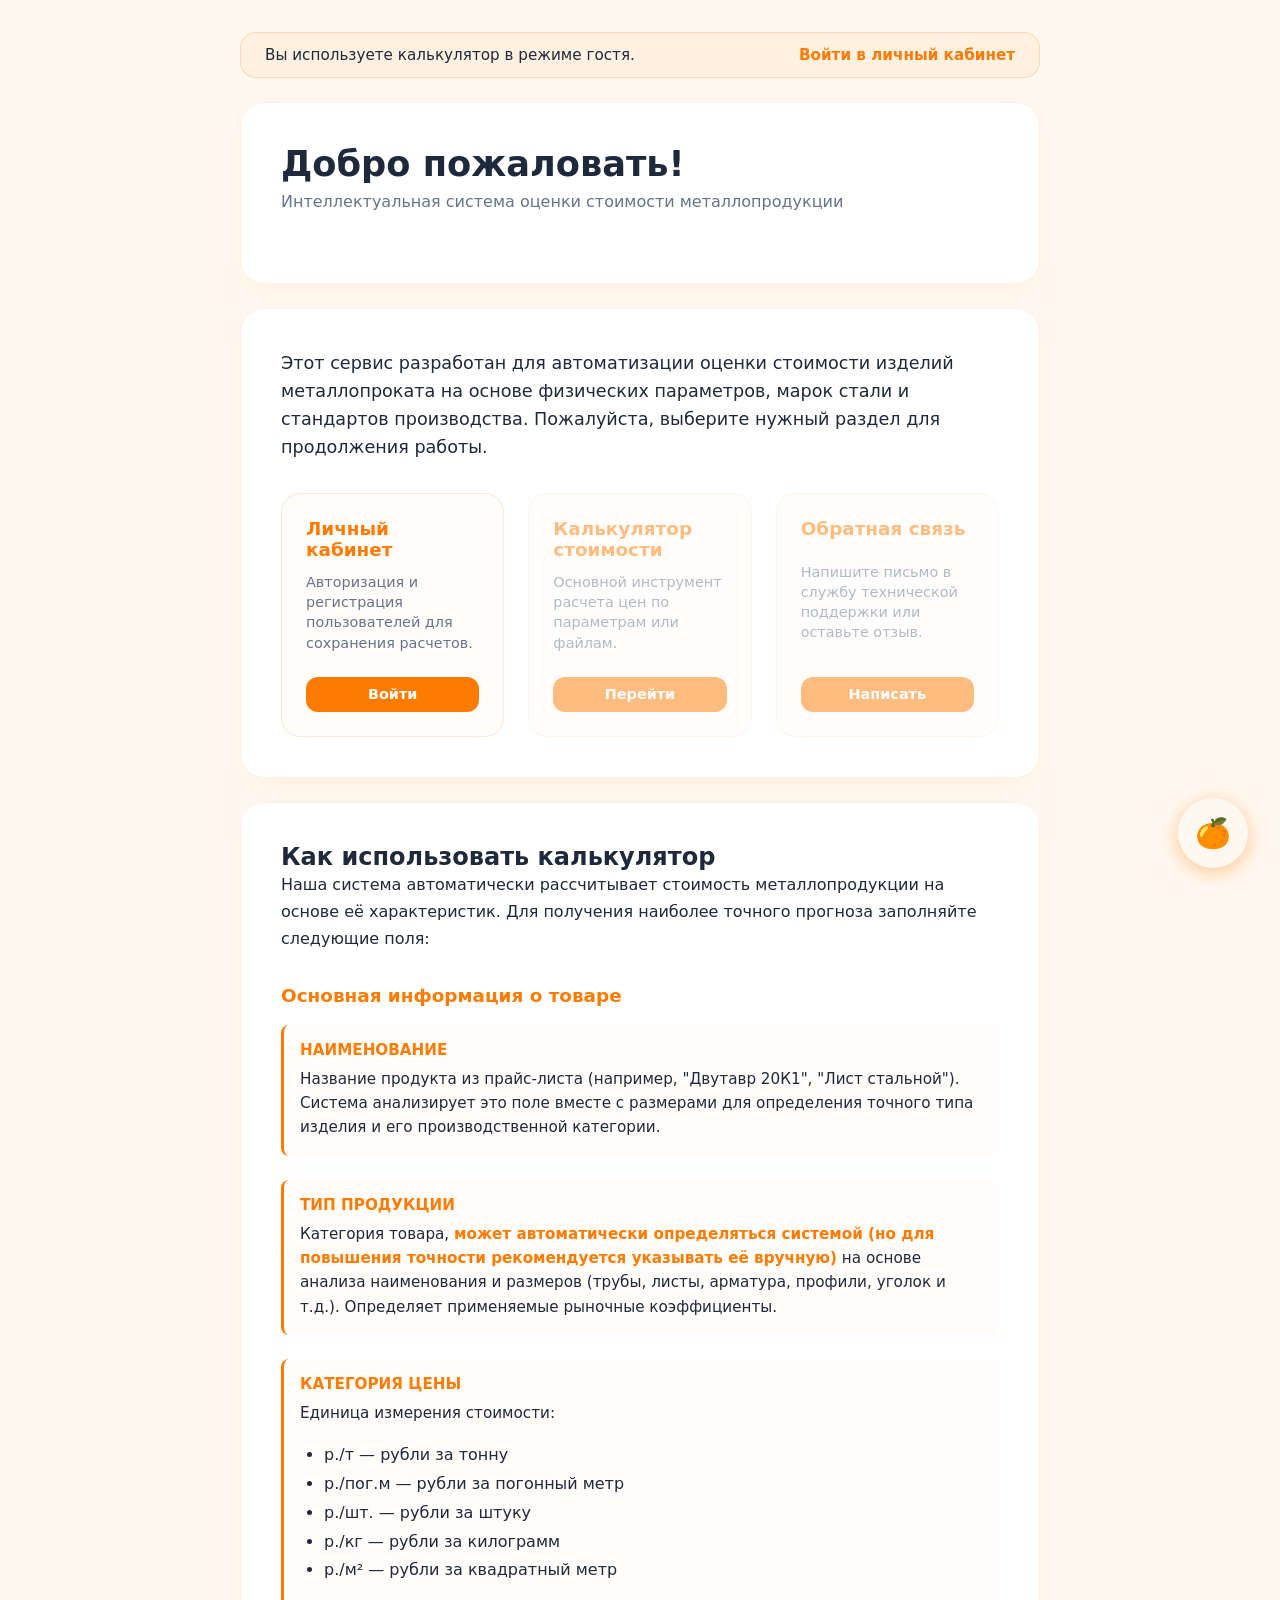
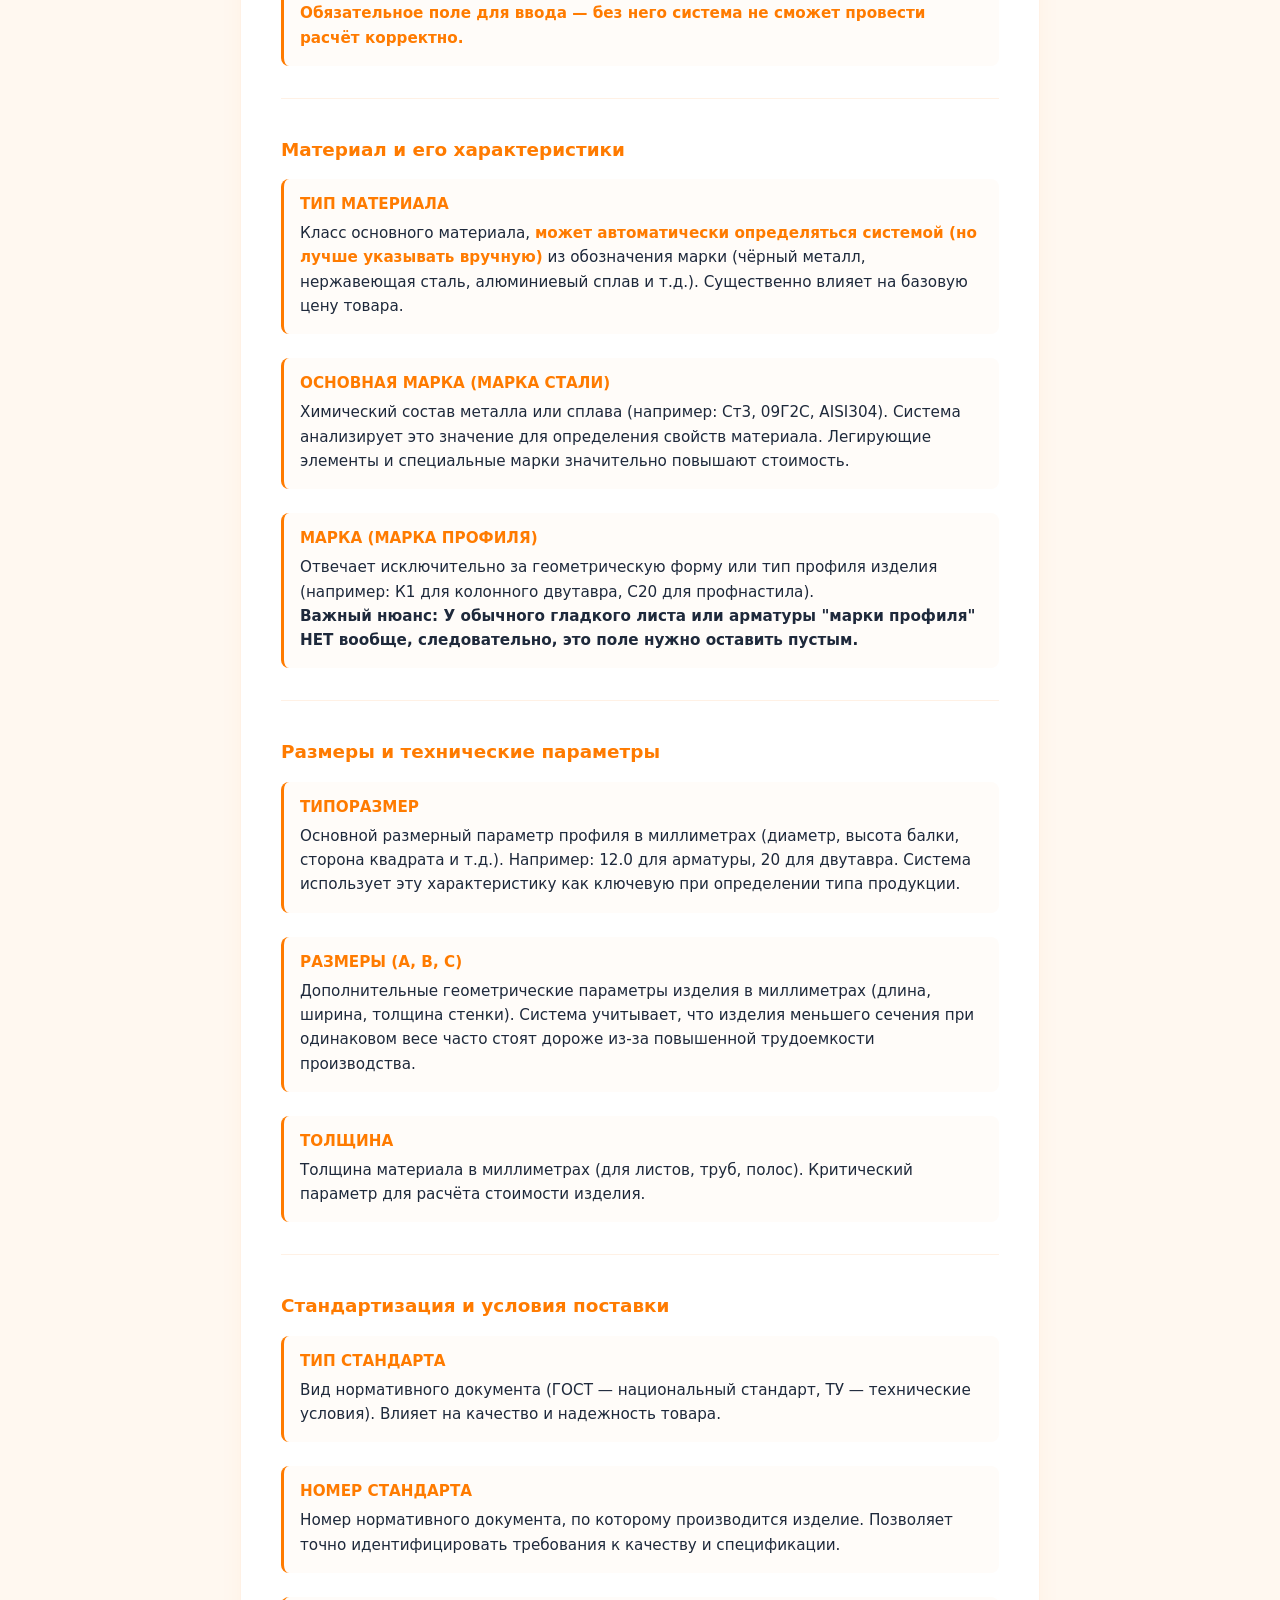
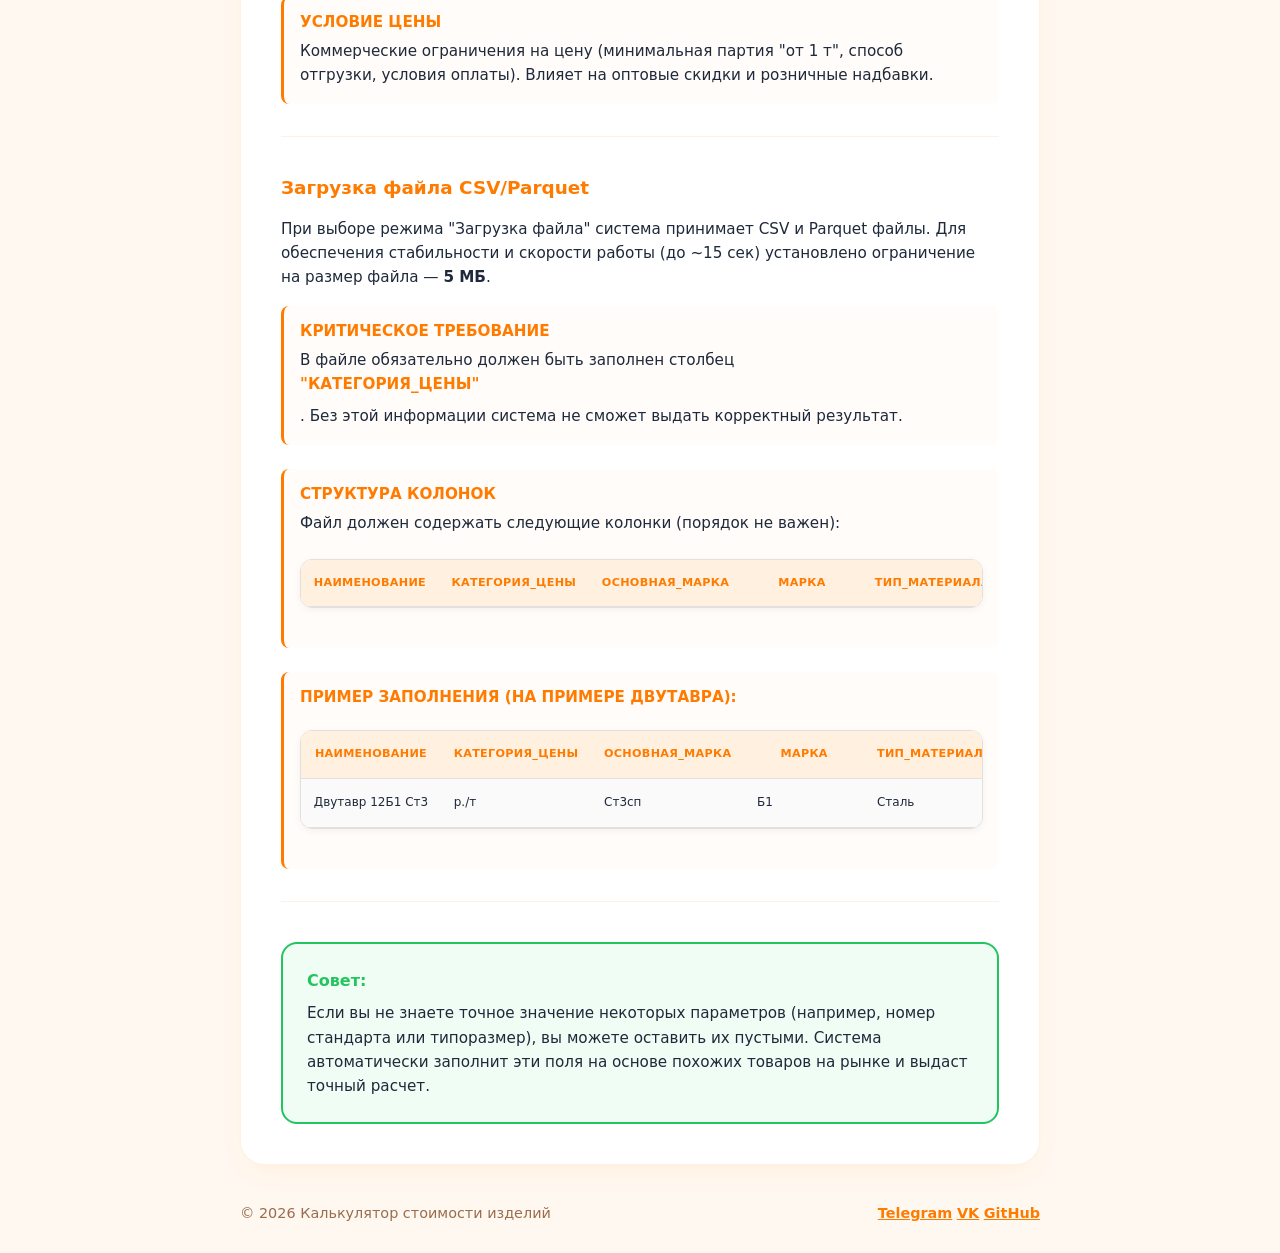
==== commit 7fb2ecc1: "Надо доделать и разобраться с ошибками JSON формата" ====
--- a/frontend/index.html
+++ b/frontend/index.html
@@ -216,6 +216,36 @@
     </footer>
 </div>
 
+<!-- CPM AI Помощник: Кнопка и Модальное окно -->
+<button class="cpm-ai-button" id="cpmAiButton" title="CPM AI Помощник">🍊</button>
+
+<!-- Модальное окно чата CPM AI -->
+<div class="ai-chat-modal" id="aiChatModal">
+    <div class="ai-chat-header">
+        <h3>CPM AI</h3>
+        <button class="ai-chat-close" id="aiChatCloseBtn">✕</button>
+    </div>
+    
+    <div class="ai-chat-messages" id="aiChatMessages"></div>
+    
+    <div class="ai-chat-input-area">
+        <div class="ai-chat-image-upload">
+            <button class="ai-chat-image-btn" id="aiImageUploadBtn">📷</button>
+            <img id="aiImagePreview" class="ai-image-preview" style="display: none;">
+        </div>
+        <div class="ai-chat-input-wrapper">
+            <textarea 
+                class="ai-chat-input" 
+                id="aiChatInput" 
+                placeholder="Задайте вопрос или загрузите изображение..."
+                rows="1"
+            ></textarea>
+            <button class="ai-chat-send-btn" id="aiChatSendBtn">Отправить</button>
+        </div>
+        <input type="file" id="aiImageInput" accept="image/*" style="display: none;">
+    </div>
+</div>
+
 <script src="script.js"></script>
 </body>
 </html>
--- a/frontend/style.css
+++ b/frontend/style.css
@@ -833,6 +833,8 @@
     line-height: 1.6;
     color: var(--text-main);
 }
+
+
 @media (max-width: 480px) {
     body {
         padding: 1rem 0.5rem;
@@ -1003,3 +1005,280 @@
     background: #f0fdf4;
     border-color: var(--success);
 }
+
+/* CPM AI */
+.cpm-ai-button {
+    position: fixed;
+    bottom: 2rem;
+    right: 2rem;
+    width: 70px;
+    height: 70px;
+    border-radius: 50%;
+    background: var(--bg-page);
+    border: none;
+    cursor: pointer;
+    font-size: 1.8rem;
+    display: flex;
+    align-items: center;
+    justify-content: center;
+    box-shadow: 0 4px 20px rgba(255, 123, 0, 0.4);
+    transition: all 0.3s ease;
+    z-index: 900;
+    color: white;
+    font-weight: bold;
+}
+
+.cpm-ai-button:hover {
+    transform: scale(1.1);
+    box-shadow: 0 6px 30px rgba(255, 123, 0, 0.5);
+}
+
+.cpm-ai-button:active {
+    transform: scale(0.95);
+}
+
+/* Модальное окно чата */
+.ai-chat-modal {
+    display: none;
+    position: fixed;
+    bottom: 100px;
+    right: 2rem;
+    width: 400px;
+    height: 600px;
+    background: white;
+    border-radius: 1.5rem;
+    box-shadow: 0 10px 40px rgba(0, 0, 0, 0.2);
+    z-index: 950;
+    flex-direction: column;
+    max-height: 90vh;
+}
+
+.ai-chat-modal.active {
+    display: flex;
+}
+
+@media (max-width: 600px) {
+    .ai-chat-modal {
+        width: 90%;
+        height: 80vh;
+        bottom: auto;
+        right: auto;
+        left: 5%;
+        top: 50%;
+        transform: translateY(-50%);
+    }
+    
+    .cpm-ai-button {
+        bottom: 1rem;
+        right: 1rem;
+    }
+}
+
+/* Заголовок чата */
+.ai-chat-header {
+    background: linear-gradient(135deg, var(--primary) 0%, #ff9d35 100%);
+    color: white;
+    padding: 1.2rem;
+    border-radius: 1.5rem 1.5rem 0 0;
+    display: flex;
+    justify-content: space-between;
+    align-items: center;
+    border-bottom: 1px solid rgba(255, 123, 0, 0.2);
+}
+
+.ai-chat-header h3 {
+    margin: 0;
+    font-size: 1.1rem;
+}
+
+.ai-chat-close {
+    background: none;
+    border: none;
+    color: white;
+    font-size: 1.5rem;
+    cursor: pointer;
+    padding: 0;
+    width: 30px;
+    height: 30px;
+    display: flex;
+    align-items: center;
+    justify-content: center;
+}
+
+.ai-chat-close:hover {
+    background: rgba(255, 255, 255, 0.2);
+    border-radius: 50%;
+}
+
+/* Область сообщений */
+.ai-chat-messages {
+    flex: 1;
+    overflow-y: auto;
+    padding: 1.2rem;
+    display: flex;
+    flex-direction: column;
+    gap: 1rem;
+    background: #fafaf8;
+}
+
+.ai-message {
+    display: flex;
+    gap: 0.8rem;
+    margin-bottom: 0.5rem;
+}
+
+.ai-message.user {
+    justify-content: flex-end;
+}
+
+.ai-message-bubble {
+    max-width: 80%;
+    padding: 0.8rem 1rem;
+    border-radius: 1rem;
+    word-wrap: break-word;
+    font-size: 0.95rem;
+    line-height: 1.4;
+}
+
+.ai-message-bubble.assistant {
+    background: #fff0e0;
+    border-left: 3px solid var(--primary);
+    color: var(--text-main);
+}
+
+.ai-message-bubble.user {
+    background: var(--primary);
+    color: white;
+}
+
+.ai-message-time {
+    font-size: 0.75rem;
+    color: var(--text-muted);
+    margin-top: 0.2rem;
+}
+
+/* Область ввода */
+.ai-chat-input-area {
+    border-top: 1px solid #f0e0d0;
+    padding: 1rem;
+    display: flex;
+    flex-direction: column;
+    gap: 0.8rem;
+    background: white;
+    border-radius: 0 0 1.5rem 1.5rem;
+}
+
+.ai-chat-input-wrapper {
+    display: flex;
+    gap: 0.5rem;
+    align-items: flex-end;
+}
+
+.ai-chat-input {
+    flex: 1;
+    padding: 0.8rem;
+    border: 1px solid #fecaca;
+    border-radius: 0.75rem;
+    font-family: inherit;
+    font-size: 0.95rem;
+    resize: vertical;
+    min-height: 40px;
+    max-height: 100px;
+    outline: none;
+    transition: 0.2s;
+}
+
+.ai-chat-input:focus {
+    border-color: var(--primary);
+    box-shadow: 0 0 0 3px rgba(255, 123, 0, 0.1);
+}
+
+.ai-chat-send-btn {
+    padding: 0.8rem 1rem;
+    background: var(--primary);
+    color: white;
+    border: none;
+    border-radius: 0.75rem;
+    cursor: pointer;
+    font-weight: bold;
+    transition: 0.2s;
+    white-space: nowrap;
+}
+
+.ai-chat-send-btn:hover {
+    background: var(--primary-hover);
+}
+
+.ai-chat-send-btn:disabled {
+    background: #ccc;
+    cursor: not-allowed;
+}
+
+/* Кнопка загрузки изображения */
+.ai-chat-image-upload {
+    display: flex;
+    gap: 0.5rem;
+    align-items: center;
+    font-size: 0.85rem;
+}
+
+.ai-chat-image-btn {
+    padding: 0.5rem 0.8rem;
+    background: #fff0e0;
+    color: var(--primary);
+    border: 1px solid var(--primary);
+    border-radius: 0.5rem;
+    cursor: pointer;
+    font-weight: 600;
+    transition: 0.2s;
+}
+
+.ai-chat-image-btn:hover {
+    background: var(--primary);
+    color: white;
+}
+
+.ai-image-preview {
+    width: 60px;
+    height: 60px;
+    border-radius: 0.5rem;
+    object-fit: cover;
+    border: 1px solid #fecaca;
+}
+
+#ai-image-input {
+    display: none;
+}
+
+/* История чатов */
+.ai-history-sidebar {
+    display: none;
+    position: fixed;
+    left: 2rem;
+    bottom: 100px;
+    width: 250px;
+    max-height: 600px;
+    background: white;
+    border-radius: 1rem;
+    box-shadow: 0 4px 20px rgba(0, 0, 0, 0.15);
+    z-index: 940;
+    overflow-y: auto;
+}
+
+.ai-history-item {
+    padding: 0.8rem 1rem;
+    border-bottom: 1px solid #f0e0d0;
+    cursor: pointer;
+    transition: 0.2s;
+    font-size: 0.9rem;
+}
+
+.ai-history-item:hover {
+    background: #fff0e0;
+}
+
+.ai-history-item.active {
+    background: #ffe8d0;
+    border-left: 3px solid var(--primary);
+    padding-left: calc(1rem - 3px);
+}
